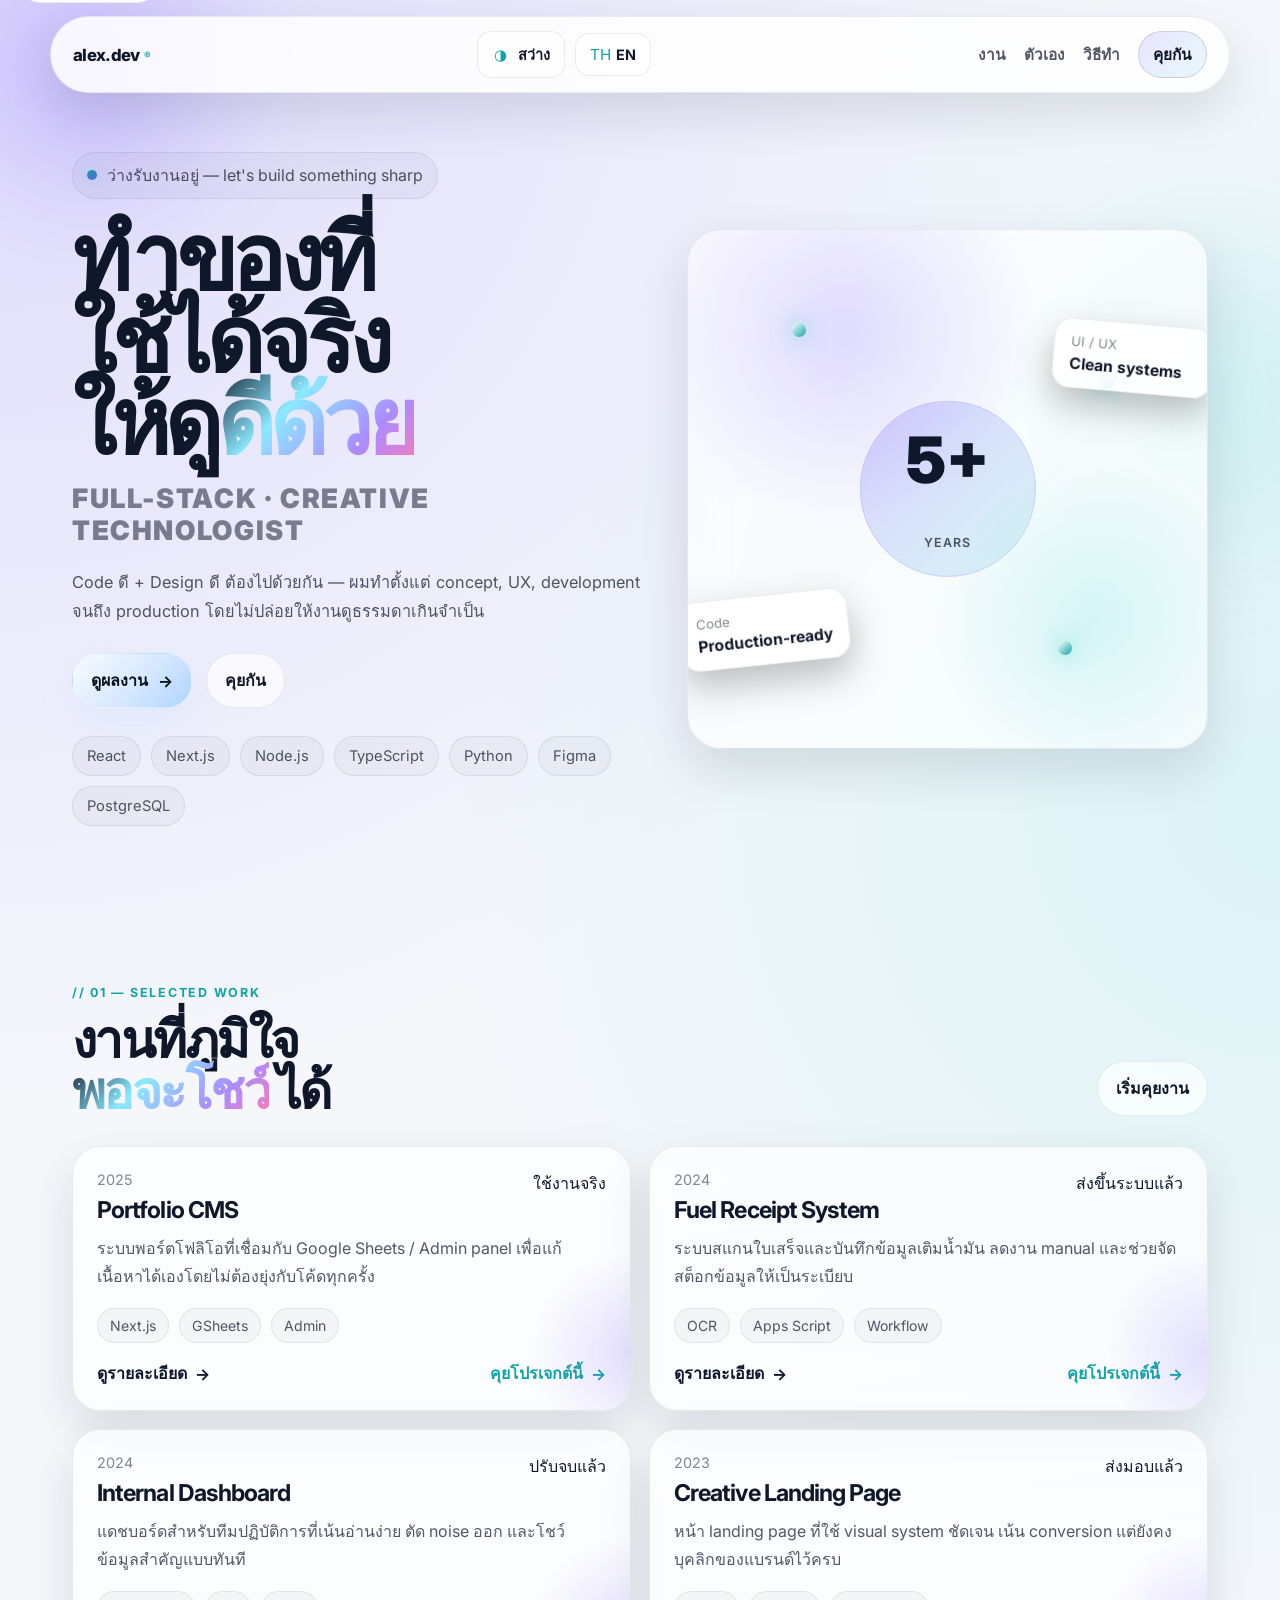
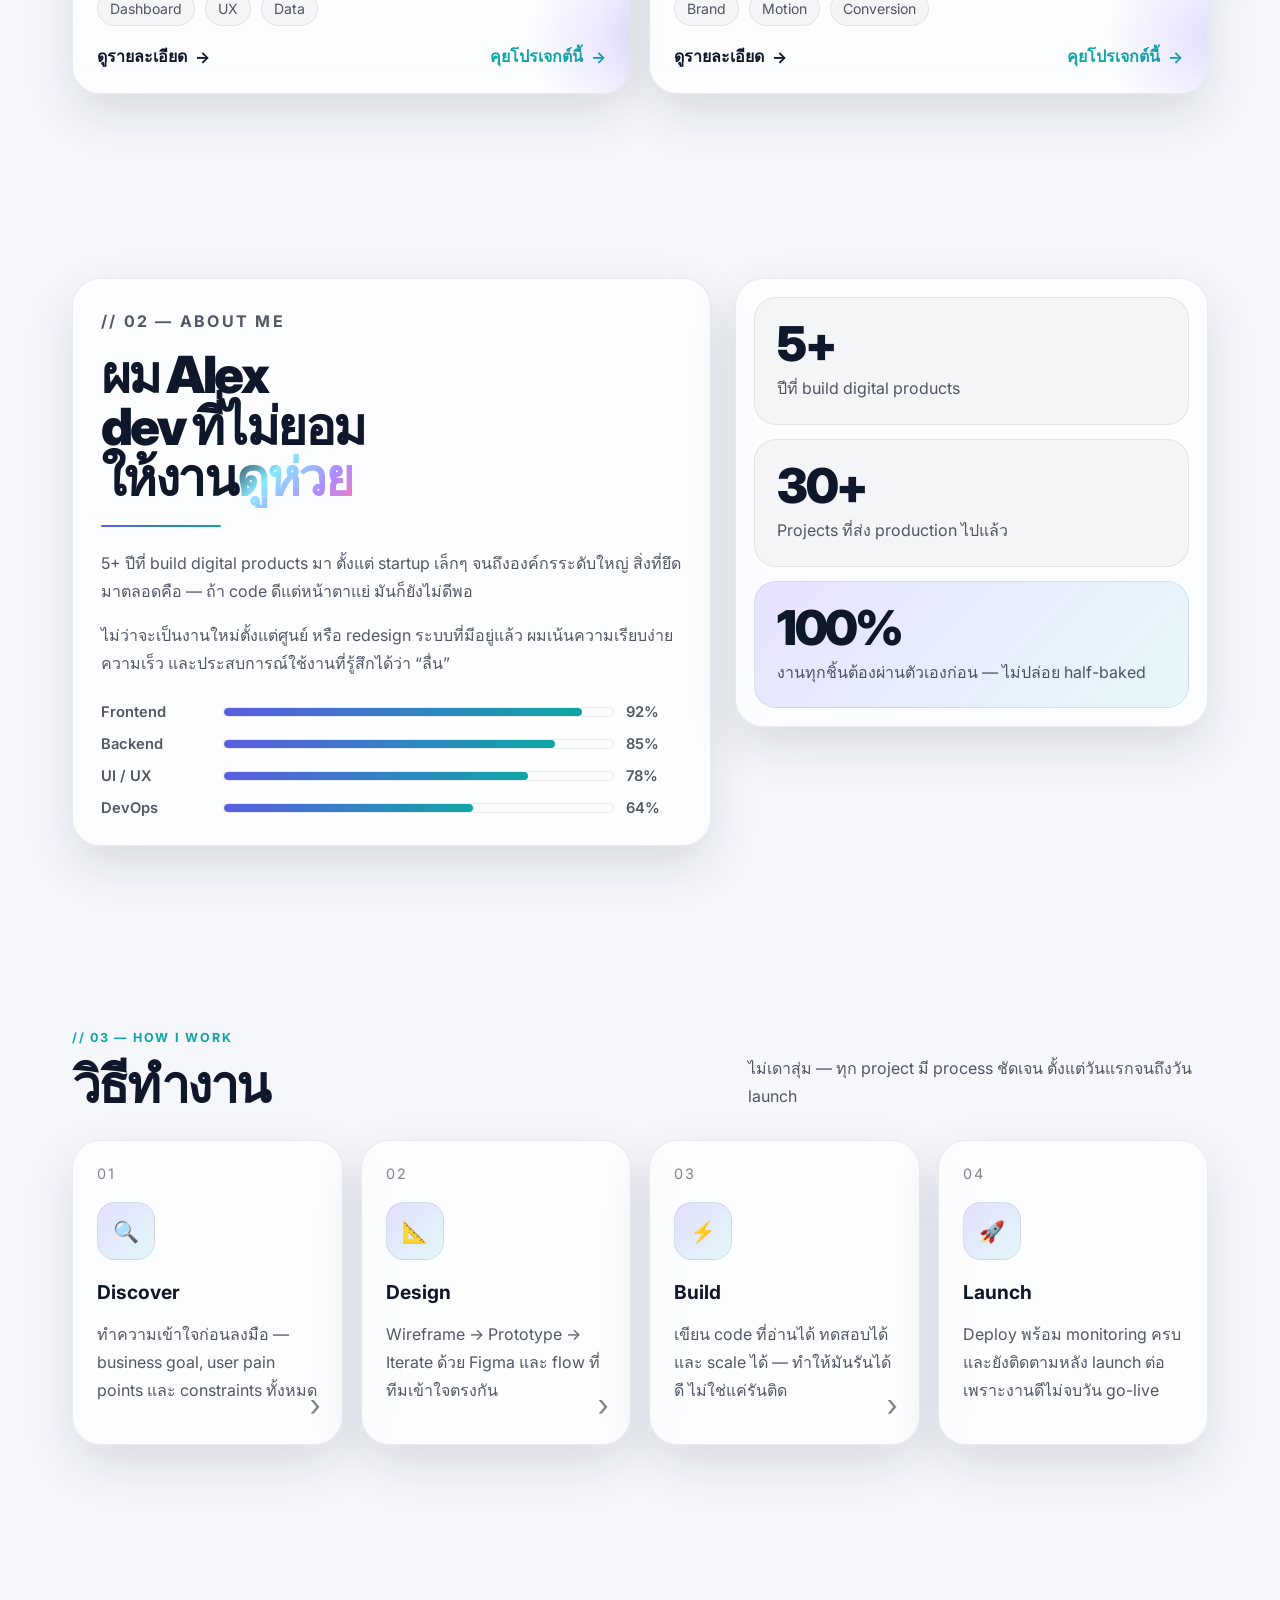
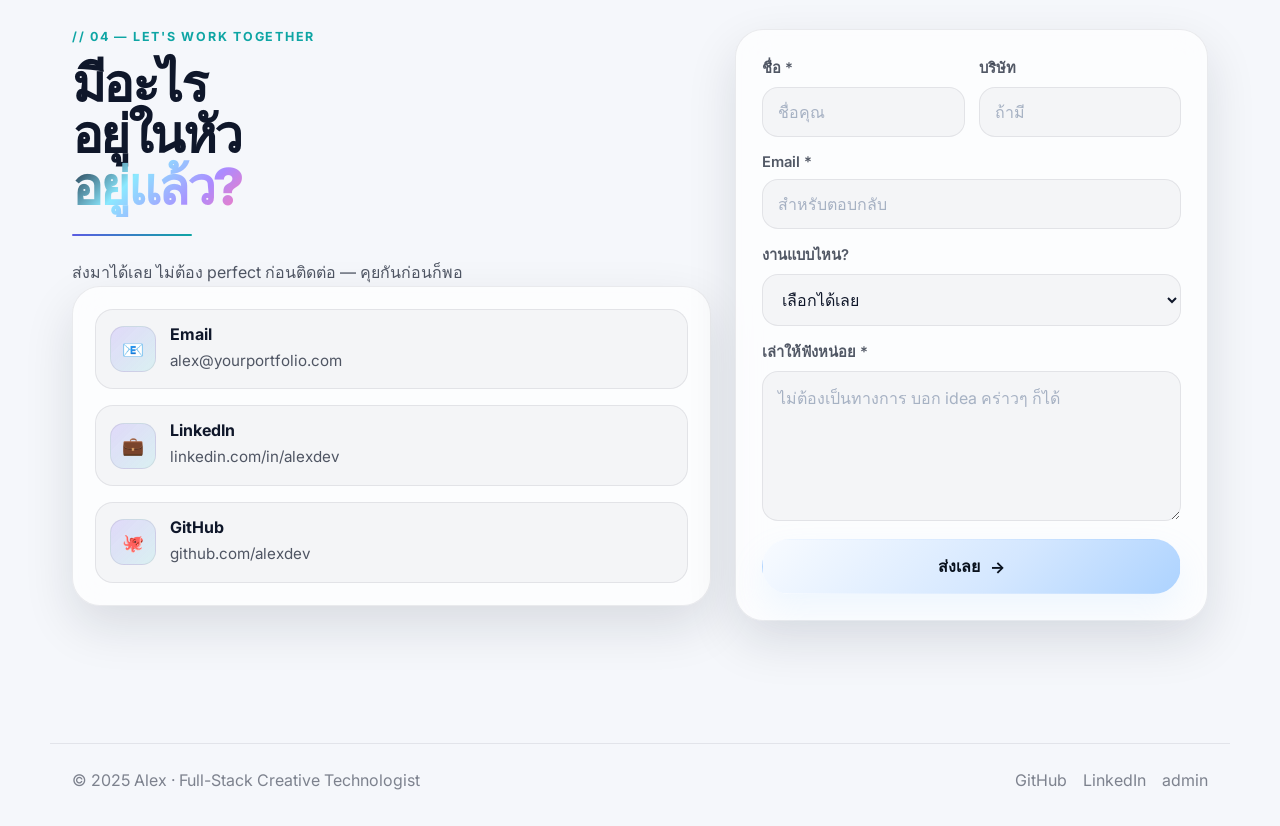
==== index.html @ 530c3ac2 "Add files via upload" ====
<!DOCTYPE html>
<html lang="th" data-theme="dark">
<head>
  <meta charset="UTF-8" />
  <meta name="viewport" content="width=device-width, initial-scale=1.0" />
  <meta name="description" content="Portfolio — Full-Stack Creative Technologist" />
  <title>Alex.dev — Full-Stack Creative Technologist</title>
  <link rel="preconnect" href="https://fonts.googleapis.com">
  <link rel="preconnect" href="https://fonts.gstatic.com" crossorigin>
  <link href="https://fonts.googleapis.com/css2?family=Inter:wght@400;500;600;700;800;900&display=swap" rel="stylesheet">
  <link rel="stylesheet" href="css/style.css" />
</head>
<body>
  <a class="skip-link" href="#content">ข้ามไปยังเนื้อหา</a>

  <div class="bg-orb orb-1"></div>
  <div class="bg-orb orb-2"></div>
  <div class="bg-grid"></div>

  <header class="site-header">
    <nav class="nav" id="mainNav" aria-label="Main navigation">
      <a href="#home" class="nav-logo" aria-label="Alex.dev home">
        alex.dev<sup>®</sup>
      </a>

      <div class="nav-actions">
        <button class="icon-btn" id="themeToggle" type="button" aria-label="เปลี่ยนธีม" aria-pressed="false">
          <span class="icon-btn-mark" aria-hidden="true">◐</span>
          <span class="icon-btn-text" data-i18n="nav.theme">Dark</span>
        </button>

        <button class="icon-btn" id="langToggle" type="button" aria-label="เปลี่ยนภาษา">
          <span class="icon-btn-mark" aria-hidden="true">TH</span>
          <span class="icon-btn-text">EN</span>
        </button>

        <button class="nav-hamburger" id="navHam" type="button" aria-label="เปิดเมนู" aria-expanded="false">
          <span></span><span></span><span></span>
        </button>
      </div>

      <div class="nav-links" id="navLinks">
        <a href="#work" data-i18n="nav.work">งาน</a>
        <a href="#about" data-i18n="nav.about">ตัวเอง</a>
        <a href="#process" data-i18n="nav.process">วิธีทำ</a>
        <a href="#contact" class="nav-cta" data-i18n="nav.contact">คุยกัน</a>
      </div>
    </nav>
  </header>

  <main id="content">
    <section class="hero" id="home">
      <div class="hero-copy">
        <div class="hero-badge reveal">
          <span class="badge-dot"></span>
          <span data-i18n="hero.badge">ว่างรับงานอยู่ — let's build something sharp</span>
        </div>

        <h1 class="hero-title reveal" data-i18n-html="hero.title"></h1>

        <p class="hero-desc reveal" data-i18n="hero.desc"></p>

        <div class="hero-actions reveal">
          <a href="#work" class="btn btn-primary">
            <span data-i18n="hero.ctaPrimary">ดูผลงาน</span>
            <span aria-hidden="true">→</span>
          </a>
          <a href="#contact" class="btn btn-secondary" data-i18n="hero.ctaSecondary">คุยกัน</a>
        </div>

        <div class="hero-stack reveal" id="heroStack"></div>
      </div>

      <div class="hero-visual reveal" aria-hidden="true">
        <div class="hero-visual-card">
          <div class="visual-ring ring-1"></div>
          <div class="visual-ring ring-2"></div>
          <div class="visual-ring ring-3"></div>

          <div class="visual-center">
            <span class="visual-center-num">5+</span>
            <span class="visual-center-lbl" data-i18n="hero.centerLabel">Years</span>
          </div>

          <div class="visual-dot dot-1"></div>
          <div class="visual-dot dot-2"></div>
          <div class="visual-dot dot-3"></div>

          <div class="floating-card card-a">
            <span data-i18n="hero.cardA.label">UI / UX</span>
            <strong data-i18n="hero.cardA.value">Clean systems</strong>
          </div>
          <div class="floating-card card-b">
            <span data-i18n="hero.cardB.label">Code</span>
            <strong data-i18n="hero.cardB.value">Production-ready</strong>
          </div>
        </div>
      </div>
    </section>

    <section class="section" id="work">
      <div class="section-head reveal">
        <div>
          <p class="eyebrow" data-i18n="work.eyebrow">// 01 — selected work</p>
          <h2 class="section-title" data-i18n-html="work.title"></h2>
        </div>
        <a href="#contact" class="btn btn-secondary" data-i18n="work.cta">เริ่มคุยงาน</a>
      </div>

      <div class="projects-grid" id="projectsGrid"></div>
    </section>

    <section class="section section-alt" id="about">
      <div class="about-grid">
        <div class="panel about-body">
          <p class="eyebrow reveal" data-i18n="about.eyebrow">// 02 — about me</p>
          <h2 class="section-title reveal" data-i18n-html="about.title"></h2>

          <div class="section-divider reveal"></div>

          <div class="reveal reveal-delay-1">
            <p data-i18n="about.p1"></p>
            <p data-i18n="about.p2"></p>
          </div>

          <div class="skills reveal reveal-delay-2" id="skillsList"></div>
        </div>

        <div class="panel about-stats reveal reveal-delay-2">
          <div class="stat-block">
            <div class="stat-num">5+</div>
            <div class="stat-label" data-i18n="about.stat1">ปีที่ build digital products</div>
          </div>
          <div class="stat-block">
            <div class="stat-num">30+</div>
            <div class="stat-label" data-i18n="about.stat2">Projects ที่ส่ง production ไปแล้ว</div>
          </div>
          <div class="stat-block wide">
            <div class="stat-num">100%</div>
            <div class="stat-label" data-i18n="about.stat3">งานทุกชิ้นต้องผ่านตัวเองก่อน — ไม่ปล่อย half-baked</div>
          </div>
        </div>
      </div>
    </section>

    <section class="section" id="process">
      <div class="section-head">
        <div>
          <p class="eyebrow reveal" data-i18n="process.eyebrow">// 03 — how i work</p>
          <h2 class="section-title reveal" data-i18n="process.title">วิธีทำงาน</h2>
        </div>
        <p class="section-sub reveal" data-i18n="process.sub"></p>
      </div>

      <div class="process-grid reveal" id="processGrid"></div>
    </section>

    <section class="section section-alt" id="contact">
      <div class="contact-grid">
        <div>
          <p class="eyebrow reveal" data-i18n="contact.eyebrow">// 04 — let's work together</p>
          <h2 class="section-title reveal" data-i18n-html="contact.title"></h2>
          <div class="section-divider reveal"></div>
          <p class="section-sub reveal" data-i18n="contact.sub"></p>

          <div class="contact-info reveal reveal-delay-1" id="contactInfo"></div>
        </div>

        <form class="panel contact-form reveal reveal-delay-1" id="contactForm" novalidate>
          <div class="form-row">
            <div class="form-group">
              <label class="form-label" for="cf-name" data-i18n="form.name">ชื่อ *</label>
              <input class="form-input" id="cf-name" type="text" placeholder="" required data-i18n-placeholder="form.namePh">
            </div>
            <div class="form-group">
              <label class="form-label" for="cf-company" data-i18n="form.company">บริษัท</label>
              <input class="form-input" id="cf-company" type="text" placeholder="" data-i18n-placeholder="form.companyPh">
            </div>
          </div>

          <div class="form-group">
            <label class="form-label" for="cf-email" data-i18n="form.email">Email *</label>
            <input class="form-input" id="cf-email" type="email" placeholder="" required data-i18n-placeholder="form.emailPh">
          </div>

          <div class="form-group">
            <label class="form-label" for="cf-type" data-i18n="form.type">งานแบบไหน?</label>
            <select class="form-select" id="cf-type"></select>
          </div>

          <div class="form-group">
            <label class="form-label" for="cf-message" data-i18n="form.message">เล่าให้ฟังหน่อย *</label>
            <textarea class="form-textarea" id="cf-message" placeholder="" required data-i18n-placeholder="form.messagePh"></textarea>
          </div>

          <div class="form-alert" id="formAlert" role="status" aria-live="polite"></div>

          <button type="submit" class="btn btn-primary form-submit">
            <span data-i18n="form.submit">ส่งเลย</span>
            <span aria-hidden="true">→</span>
          </button>
        </form>
      </div>
    </section>
  </main>

  <footer class="footer">
    <span data-i18n="footer.copy">© 2025 Alex · Full-Stack Creative Technologist</span>
    <div class="footer-links">
      <a id="footerGitHub" href="https://github.com/" target="_blank" rel="noreferrer" data-i18n="footer.github">GitHub</a>
      <a id="footerLinkedIn" href="https://www.linkedin.com/" target="_blank" rel="noreferrer" data-i18n="footer.linkedin">LinkedIn</a>
      <a href="#contact" data-i18n="footer.admin">admin</a>
    </div>
  </footer>

  <script src="js/main.js"></script>
</body>
</html>
---- css/style.css ----
:root {
  color-scheme: dark;
  --bg: #07111f;
  --bg-elev: rgba(10, 18, 32, 0.78);
  --surface: rgba(255, 255, 255, 0.05);
  --surface-strong: rgba(255, 255, 255, 0.08);
  --surface-soft: rgba(255, 255, 255, 0.03);
  --line: rgba(255, 255, 255, 0.08);
  --line-strong: rgba(255, 255, 255, 0.14);
  --text: #edf4ff;
  --muted: rgba(237, 244, 255, 0.74);
  --muted-2: rgba(237, 244, 255, 0.54);
  --accent: #7c5cff;
  --accent-2: #24d1ce;
  --accent-3: #ff6b9d;
  --success: #4ade80;
  --danger: #ff6b6b;
  --shadow: 0 24px 60px rgba(0, 0, 0, 0.36);
  --radius-xl: 28px;
  --radius-lg: 22px;
  --radius-md: 16px;
  --radius-sm: 12px;
  --container: 1180px;
}

html[data-theme="light"] {
  color-scheme: light;
  --bg: #f5f7fb;
  --bg-elev: rgba(255, 255, 255, 0.86);
  --surface: rgba(255, 255, 255, 0.68);
  --surface-strong: rgba(255, 255, 255, 0.94);
  --surface-soft: rgba(17, 24, 39, 0.03);
  --line: rgba(15, 23, 42, 0.08);
  --line-strong: rgba(15, 23, 42, 0.14);
  --text: #0f172a;
  --muted: rgba(15, 23, 42, 0.72);
  --muted-2: rgba(15, 23, 42, 0.52);
  --accent: #5b5ce2;
  --accent-2: #0ea5a4;
  --accent-3: #e11d48;
  --shadow: 0 20px 50px rgba(15, 23, 42, 0.12);
}

* { box-sizing: border-box; }

html { scroll-behavior: smooth; }

body {
  margin: 0;
  font-family: "Inter", sans-serif;
  color: var(--text);
  background:
    radial-gradient(circle at top left, rgba(124, 92, 255, 0.18) 0%, transparent 26%),
    radial-gradient(circle at right 20%, rgba(36, 209, 206, 0.12), transparent 24%),
    linear-gradient(180deg, var(--bg) 0%, var(--bg) 100%);
  overflow-x: hidden;
  transition: background 0.25s ease, color 0.25s ease;
}

a { color: inherit; text-decoration: none; }
button, input, textarea, select { font: inherit; }
img { max-width: 100%; display: block; }

.skip-link {
  position: absolute;
  left: 16px;
  top: -48px;
  z-index: 1000;
  padding: 12px 16px;
  border-radius: 999px;
  background: var(--surface-strong);
  border: 1px solid var(--line);
  color: var(--text);
  transition: top 0.2s ease;
}
.skip-link:focus { top: 16px; }

.bg-grid {
  position: fixed;
  inset: 0;
  background-image: radial-gradient(circle, rgba(255,255,255,0.035) 1px, transparent 1px);
  background-size: 22px 22px;
  opacity: 0.12;
  pointer-events: none;
}

.bg-orb {
  position: fixed;
  border-radius: 50%;
  filter: blur(48px);
  pointer-events: none;
  z-index: 0;
  opacity: 0.55;
}

.orb-1 {
  width: 380px;
  height: 380px;
  top: -120px;
  left: -100px;
  background: radial-gradient(circle, rgba(124, 92, 255, 0.55), transparent 65%);
}

.orb-2 {
  width: 460px;
  height: 460px;
  right: -160px;
  top: 18%;
  background: radial-gradient(circle, rgba(36, 209, 206, 0.28), transparent 65%);
}

.site-header,
.hero,
.section,
.footer {
  position: relative;
  z-index: 1;
}

.nav,
.hero,
.section,
.footer {
  max-width: var(--container);
  margin: 0 auto;
  padding-left: 22px;
  padding-right: 22px;
}

.site-header {
  padding-top: 16px;
}

.nav {
  position: sticky;
  top: 14px;
  display: flex;
  align-items: center;
  justify-content: space-between;
  gap: 16px;
  padding-top: 14px;
  padding-bottom: 14px;
  background: var(--bg-elev);
  backdrop-filter: blur(22px);
  border: 1px solid var(--line);
  border-radius: 999px;
  box-shadow: var(--shadow);
}

.nav-logo {
  display: inline-flex;
  align-items: center;
  gap: 4px;
  font-weight: 800;
  letter-spacing: -0.04em;
  font-size: 1.05rem;
}
.nav-logo sup { font-size: 0.6em; color: var(--accent-2); }

.nav-actions {
  display: flex;
  align-items: center;
  gap: 10px;
}

.icon-btn,
.nav-hamburger {
  border: 1px solid var(--line);
  background: var(--surface);
  color: var(--text);
  border-radius: 14px;
  cursor: pointer;
  transition: 0.2s ease;
  box-shadow: none;
}

.icon-btn {
  display: inline-flex;
  align-items: center;
  gap: 8px;
  padding: 11px 14px;
}

.icon-btn:hover,
.nav-hamburger:hover,
.btn:hover,
.process-step:hover,
.project-card:hover {
  transform: translateY(-2px);
}

.icon-btn-mark {
  width: 18px;
  display: inline-grid;
  place-items: center;
  color: var(--accent-2);
  font-size: 0.95rem;
}

.icon-btn-text {
  font-weight: 700;
  font-size: 0.9rem;
}

.nav-hamburger {
  width: 46px;
  height: 46px;
  display: none;
  align-items: center;
  justify-content: center;
  flex-direction: column;
  gap: 5px;
}

.nav-hamburger span {
  width: 18px;
  height: 2px;
  border-radius: 99px;
  background: var(--text);
  display: block;
}

.nav-links {
  display: flex;
  align-items: center;
  gap: 18px;
}

.nav-links a {
  color: var(--muted);
  font-weight: 600;
  font-size: 0.96rem;
  transition: 0.2s ease;
}
.nav-links a:hover { color: var(--text); }

.nav-cta {
  padding: 10px 14px;
  border: 1px solid var(--line-strong);
  border-radius: 999px;
  background: linear-gradient(135deg, rgba(124, 92, 255, 0.16), rgba(36, 209, 206, 0.1));
  color: var(--text) !important;
}

.hero {
  min-height: calc(100vh - 100px);
  display: grid;
  grid-template-columns: 1.05fr 0.95fr;
  align-items: center;
  gap: 40px;
  padding-top: 32px;
  padding-bottom: 40px;
}

.hero-badge {
  display: inline-flex;
  align-items: center;
  gap: 10px;
  margin-bottom: 18px;
  padding: 10px 14px;
  border-radius: 999px;
  background: var(--surface-soft);
  border: 1px solid var(--line);
  color: var(--muted);
  backdrop-filter: blur(10px);
}

.badge-dot {
  width: 10px;
  height: 10px;
  border-radius: 50%;
  background: linear-gradient(135deg, var(--accent-2), var(--accent));
  box-shadow: 0 0 20px rgba(36, 209, 206, 0.55);
}

.hero-title {
  margin: 0;
  font-size: clamp(3rem, 7vw, 6.4rem);
  line-height: 0.92;
  letter-spacing: -0.06em;
  font-weight: 900;
}

.hero-title em,
.section-title em {
  font-style: normal;
  color: transparent;
  background: linear-gradient(135deg, var(--text), #8be9ff 36%, #ab8bff 72%, #ff7ab6);
  -webkit-background-clip: text;
  background-clip: text;
}

.line-muted {
  display: block;
  margin-top: 18px;
  color: var(--muted-2);
  font-size: 0.3em;
  line-height: 1.2;
  letter-spacing: 0.06em;
  text-transform: uppercase;
}

.hero-desc,
.section-sub,
.about-body p,
.step-desc,
.contact-val {
  color: var(--muted);
  line-height: 1.75;
  font-size: 1rem;
}

.hero-desc {
  max-width: 640px;
  margin: 22px 0 0;
  font-size: 1.02rem;
}

.hero-actions {
  display: flex;
  align-items: center;
  gap: 14px;
  margin-top: 28px;
  flex-wrap: wrap;
}

.btn {
  display: inline-flex;
  align-items: center;
  justify-content: center;
  gap: 10px;
  padding: 14px 18px;
  border-radius: 999px;
  font-weight: 700;
  transition: 0.22s ease;
  border: 1px solid transparent;
}

.btn-primary {
  color: #09111d;
  background: linear-gradient(135deg, #f8fbff, #d4e7ff 58%, #add3ff);
  box-shadow: 0 16px 34px rgba(167, 214, 255, 0.16);
}

.btn-secondary {
  color: var(--text);
  background: var(--surface);
  border-color: var(--line);
}

.hero-stack {
  display: flex;
  flex-wrap: wrap;
  gap: 10px;
  margin-top: 28px;
}

.chip {
  padding: 10px 14px;
  border: 1px solid var(--line);
  border-radius: 999px;
  background: var(--surface-soft);
  color: var(--muted);
  font-size: 0.92rem;
}

.hero-visual {
  display: flex;
  justify-content: center;
  align-items: center;
}

.hero-visual-card {
  position: relative;
  width: min(100%, 560px);
  aspect-ratio: 1 / 1;
  border-radius: 34px;
  background:
    radial-gradient(circle at 30% 20%, rgba(124,92,255,0.2), transparent 35%),
    radial-gradient(circle at 78% 75%, rgba(36,209,206,0.16), transparent 28%),
    var(--surface);
  border: 1px solid var(--line);
  box-shadow: var(--shadow);
  overflow: hidden;
  backdrop-filter: blur(18px);
}

.visual-ring {
  position: absolute;
  inset: 50%;
  border-radius: 50%;
  transform: translate(-50%, -50%);
  border: 1px solid rgba(255,255,255,0.08);
}
.ring-1 { width: 70%; height: 70%; }
.ring-2 { width: 52%; height: 52%; }
.ring-3 { width: 34%; height: 34%; border-color: rgba(124, 92, 255, 0.24); }

.visual-center {
  position: absolute;
  inset: 50%;
  transform: translate(-50%, -50%);
  width: 34%;
  aspect-ratio: 1;
  border-radius: 50%;
  display: grid;
  place-items: center;
  background: linear-gradient(135deg, rgba(124,92,255,0.26), rgba(36,209,206,0.14));
  border: 1px solid rgba(255,255,255,0.1);
  box-shadow: inset 0 1px 0 rgba(255,255,255,0.12);
}
.visual-center-num {
  font-size: clamp(2.4rem, 6vw, 4rem);
  font-weight: 900;
  line-height: 1;
}
.visual-center-lbl {
  color: var(--muted);
  font-weight: 600;
  margin-top: -8px;
  letter-spacing: 0.08em;
  text-transform: uppercase;
  font-size: 0.78rem;
}

.visual-dot {
  position: absolute;
  width: 14px;
  height: 14px;
  border-radius: 50%;
  background: linear-gradient(135deg, #fff, var(--accent-2));
  box-shadow: 0 0 22px rgba(36, 209, 206, 0.7);
  animation: floaty 6s ease-in-out infinite;
}
.dot-1 { top: 18%; left: 20%; }
.dot-2 { right: 18%; top: 28%; animation-delay: 1.1s; }
.dot-3 { bottom: 18%; right: 26%; animation-delay: 2.2s; }

.floating-card {
  position: absolute;
  padding: 14px 16px;
  min-width: 160px;
  border-radius: 18px;
  border: 1px solid var(--line);
  background: rgba(8, 14, 25, 0.72);
  backdrop-filter: blur(14px);
  box-shadow: 0 16px 36px rgba(0,0,0,0.25);
}
html[data-theme="light"] .floating-card {
  background: rgba(255,255,255,0.82);
}
.floating-card span {
  display: block;
  color: var(--muted-2);
  font-size: 0.82rem;
  margin-bottom: 4px;
}
.floating-card strong { font-size: 0.98rem; }
.card-a { top: 18%; right: -6px; transform: rotate(5deg); }
.card-b { left: -8px; bottom: 16%; transform: rotate(-6deg); }

.section {
  padding-top: 92px;
  padding-bottom: 92px;
}
.section-head {
  display: flex;
  justify-content: space-between;
  gap: 24px;
  align-items: end;
  margin-bottom: 30px;
}
.eyebrow {
  color: var(--accent-2);
  letter-spacing: 0.14em;
  text-transform: uppercase;
  font-size: 0.78rem;
  font-weight: 700;
  margin: 0 0 14px;
}
.section-title {
  margin: 0;
  font-size: clamp(2.1rem, 4vw, 4rem);
  line-height: 1;
  letter-spacing: -0.05em;
  font-weight: 900;
}
.section-sub { max-width: 460px; margin: 0; }
.section-divider {
  width: 120px;
  height: 2px;
  margin: 22px 0;
  border-radius: 999px;
  background: linear-gradient(90deg, var(--accent), var(--accent-2));
}

.projects-grid {
  display: grid;
  grid-template-columns: repeat(12, 1fr);
  gap: 18px;
}
.project-card {
  grid-column: span 6;
  padding: 24px;
  border-radius: var(--radius-xl);
  background:
    linear-gradient(180deg, rgba(255,255,255,0.06), rgba(255,255,255,0.03)),
    var(--surface);
  border: 1px solid var(--line);
  box-shadow: var(--shadow);
  overflow: hidden;
  position: relative;
  transition: 0.22s ease;
}
.project-card::before {
  content: "";
  position: absolute;
  inset: auto -20% -20% auto;
  width: 220px;
  height: 220px;
  background: radial-gradient(circle, rgba(124,92,255,0.18), transparent 65%);
  pointer-events: none;
}
.project-card:hover { border-color: var(--line-strong); }

.project-top {
  display: flex;
  justify-content: space-between;
  gap: 14px;
  align-items: start;
}
.project-year {
  color: var(--muted-2);
  font-size: 0.9rem;
}
.project-title {
  margin: 8px 0 10px;
  font-size: 1.45rem;
  letter-spacing: -0.04em;
}
.project-desc {
  margin: 0 0 18px;
  color: var(--muted);
  line-height: 1.75;
}
.project-meta {
  display: flex;
  gap: 10px;
  flex-wrap: wrap;
  margin-bottom: 18px;
}
.meta-tag {
  padding: 8px 12px;
  border-radius: 999px;
  background: var(--surface-soft);
  border: 1px solid var(--line);
  color: var(--muted);
  font-size: 0.88rem;
}
.project-footer {
  display: flex;
  justify-content: space-between;
  align-items: center;
  gap: 12px;
}
.project-link {
  color: var(--text);
  font-weight: 700;
  display: inline-flex;
  align-items: center;
  gap: 8px;
}
.project-link.secondary {
  color: var(--accent-2);
}

.about-grid,
.contact-grid {
  display: grid;
  grid-template-columns: 1.15fr 0.85fr;
  gap: 24px;
  align-items: start;
}
.panel,
.contact-form,
.contact-info,
.process-step {
  border-radius: var(--radius-xl);
  border: 1px solid var(--line);
  background: var(--surface);
  box-shadow: var(--shadow);
  backdrop-filter: blur(16px);
}
.about-body { padding: 28px; }
.about-stats {
  padding: 18px;
  display: grid;
  gap: 14px;
}
.stat-block {
  padding: 22px;
  border-radius: 22px;
  background: var(--surface-soft);
  border: 1px solid var(--line);
}
.stat-block.wide {
  background: linear-gradient(135deg, rgba(124,92,255,0.16), rgba(36,209,206,0.1));
}
.stat-num {
  font-size: clamp(2rem, 5vw, 3rem);
  font-weight: 900;
  letter-spacing: -0.06em;
  line-height: 1;
}
.stat-label {
  margin-top: 8px;
  color: var(--muted);
  line-height: 1.6;
}

.skills {
  margin-top: 26px;
  display: grid;
  gap: 14px;
}
.skill-item {
  display: grid;
  grid-template-columns: 110px 1fr 56px;
  gap: 12px;
  align-items: center;
}
.skill-label,
.skill-pct {
  color: var(--muted);
  font-size: 0.92rem;
  font-weight: 600;
}
.skill-track {
  height: 10px;
  border-radius: 999px;
  background: rgba(255,255,255,0.05);
  overflow: hidden;
  border: 1px solid var(--line);
}
.skill-bar {
  width: 0;
  height: 100%;
  border-radius: inherit;
  background: linear-gradient(90deg, var(--accent), var(--accent-2));
  transition: width 1.2s ease;
}

.process-grid {
  display: grid;
  grid-template-columns: repeat(4, 1fr);
  gap: 18px;
}
.process-step {
  padding: 24px;
  position: relative;
  min-height: 280px;
  transition: 0.22s ease;
}
.step-num {
  font-size: 0.9rem;
  color: var(--muted-2);
  letter-spacing: 0.14em;
}
.step-icon {
  display: inline-grid;
  place-items: center;
  width: 58px;
  height: 58px;
  margin: 20px 0;
  border-radius: 18px;
  background: linear-gradient(135deg, rgba(124,92,255,0.18), rgba(36,209,206,0.12));
  border: 1px solid var(--line);
  font-size: 1.3rem;
}
.step-name {
  margin: 0 0 10px;
  font-size: 1.2rem;
}
.step-arrow {
  position: absolute;
  right: 22px;
  bottom: 20px;
  font-size: 2rem;
  color: var(--muted-2);
}

.contact-info {
  padding: 22px;
  display: grid;
  gap: 16px;
}
.contact-row {
  display: flex;
  gap: 14px;
  align-items: center;
  padding: 14px;
  border-radius: 18px;
  background: var(--surface-soft);
  border: 1px solid var(--line);
}
.contact-icon {
  width: 46px;
  height: 46px;
  display: grid;
  place-items: center;
  border-radius: 14px;
  background: linear-gradient(135deg, rgba(124,92,255,0.18), rgba(36,209,206,0.12));
  border: 1px solid var(--line);
  font-size: 1.1rem;
}
.contact-lbl {
  font-weight: 700;
  margin-bottom: 4px;
}
.contact-val {
  font-size: 0.95rem;
  word-break: break-word;
}

.contact-form {
  padding: 26px;
}
.form-row {
  display: grid;
  grid-template-columns: 1fr 1fr;
  gap: 14px;
}
.form-group { margin-bottom: 14px; }
.form-label {
  display: inline-block;
  margin-bottom: 8px;
  color: var(--muted);
  font-size: 0.92rem;
  font-weight: 600;
}
.form-input,
.form-select,
.form-textarea {
  width: 100%;
  border-radius: 16px;
  border: 1px solid var(--line);
  background: var(--surface-soft);
  color: var(--text);
  padding: 14px 15px;
  outline: none;
  transition: 0.2s ease;
}
.form-input::placeholder,
.form-textarea::placeholder {
  color: rgba(128, 144, 170, 0.68);
}
.form-input:focus,
.form-select:focus,
.form-textarea:focus {
  border-color: rgba(124,92,255,0.65);
  box-shadow: 0 0 0 4px rgba(124, 92, 255, 0.12);
}
.form-textarea {
  min-height: 150px;
  resize: vertical;
}
.form-alert {
  display: none;
  margin: 10px 0 14px;
  padding: 12px 14px;
  border-radius: 14px;
  border: 1px solid transparent;
}
.form-submit { width: 100%; }

.footer {
  padding-top: 26px;
  padding-bottom: 36px;
  display: flex;
  justify-content: space-between;
  align-items: center;
  gap: 18px;
  color: var(--muted-2);
  border-top: 1px solid var(--line);
  margin-top: 30px;
}
.footer-links {
  display: flex;
  gap: 16px;
  flex-wrap: wrap;
}
.footer-links a:hover { color: var(--text); }

.reveal {
  opacity: 0;
  transform: translateY(16px);
  transition: 0.7s ease;
}
.reveal.visible {
  opacity: 1;
  transform: translateY(0);
}
.reveal-delay-1 { transition-delay: 0.08s; }
.reveal-delay-2 { transition-delay: 0.16s; }

@keyframes floaty {
  0%, 100% { transform: translateY(0px); }
  50% { transform: translateY(-8px); }
}

@media (max-width: 1080px) {
  .hero,
  .about-grid,
  .contact-grid,
  .process-grid {
    grid-template-columns: 1fr;
  }

  .hero {
    min-height: auto;
    padding-top: 40px;
  }

  .project-card {
    grid-column: span 12;
  }

  .section-head {
    align-items: start;
    flex-direction: column;
  }
}

@media (max-width: 860px) {
  .nav {
    border-radius: 24px;
  }

  .nav-hamburger {
    display: inline-flex;
  }

  .nav-links {
    position: absolute;
    top: calc(100% + 14px);
    right: 0;
    left: 0;
    display: grid;
    gap: 10px;
    padding: 16px;
    border-radius: 24px;
    background: var(--bg-elev);
    border: 1px solid var(--line);
    box-shadow: var(--shadow);
    transform: translateY(-10px);
    opacity: 0;
    pointer-events: none;
    transition: 0.22s ease;
  }

  .nav-links.open {
    opacity: 1;
    pointer-events: auto;
    transform: translateY(0);
  }

  .nav-links a {
    padding: 12px 14px;
    border-radius: 14px;
    background: var(--surface-soft);
  }

  .skill-item {
    grid-template-columns: 1fr;
    gap: 8px;
  }

  .form-row {
    grid-template-columns: 1fr;
  }

  .footer {
    flex-direction: column;
    align-items: flex-start;
  }
}

@media (max-width: 560px) {
  .nav,
  .hero,
  .section,
  .footer {
    padding-left: 16px;
    padding-right: 16px;
  }

  .nav-actions {
    gap: 8px;
  }

  .icon-btn {
    padding: 10px 12px;
  }

  .hero {
    gap: 28px;
    padding-top: 24px;
  }

  .hero-title {
    font-size: clamp(2.7rem, 16vw, 4.3rem);
  }

  .hero-visual-card {
    border-radius: 28px;
  }

  .floating-card {
    min-width: 140px;
    padding: 12px 14px;
  }

  .card-a { right: 8px; }
  .card-b { left: 8px; }

  .project-card,
  .about-body,
  .about-stats,
  .contact-form,
  .contact-info,
  .process-step {
    border-radius: 22px;
  }

  .section {
    padding-top: 78px;
    padding-bottom: 78px;
  }
}

@media (prefers-reduced-motion: reduce) {
  html { scroll-behavior: auto; }
  *, *::before, *::after {
    animation: none !important;
    transition-duration: 0.01ms !important;
    scroll-behavior: auto !important;
  }
}
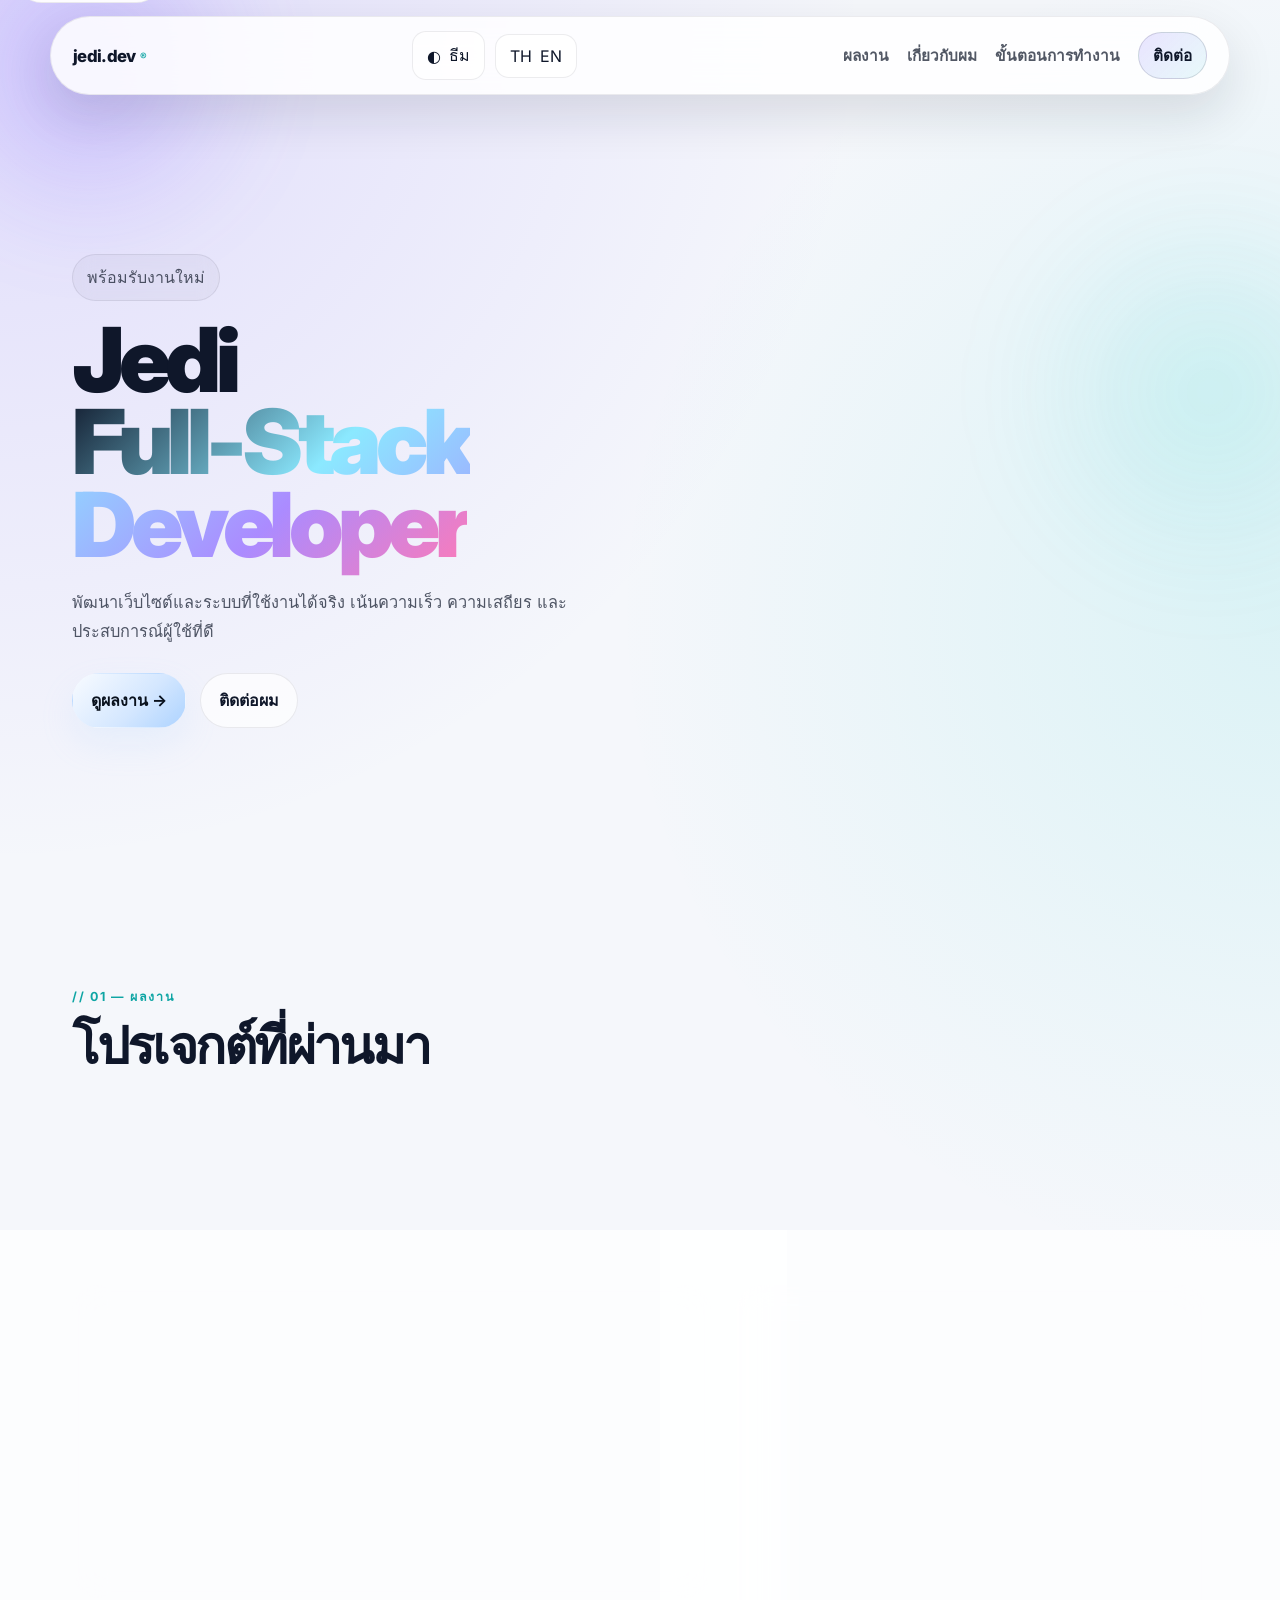
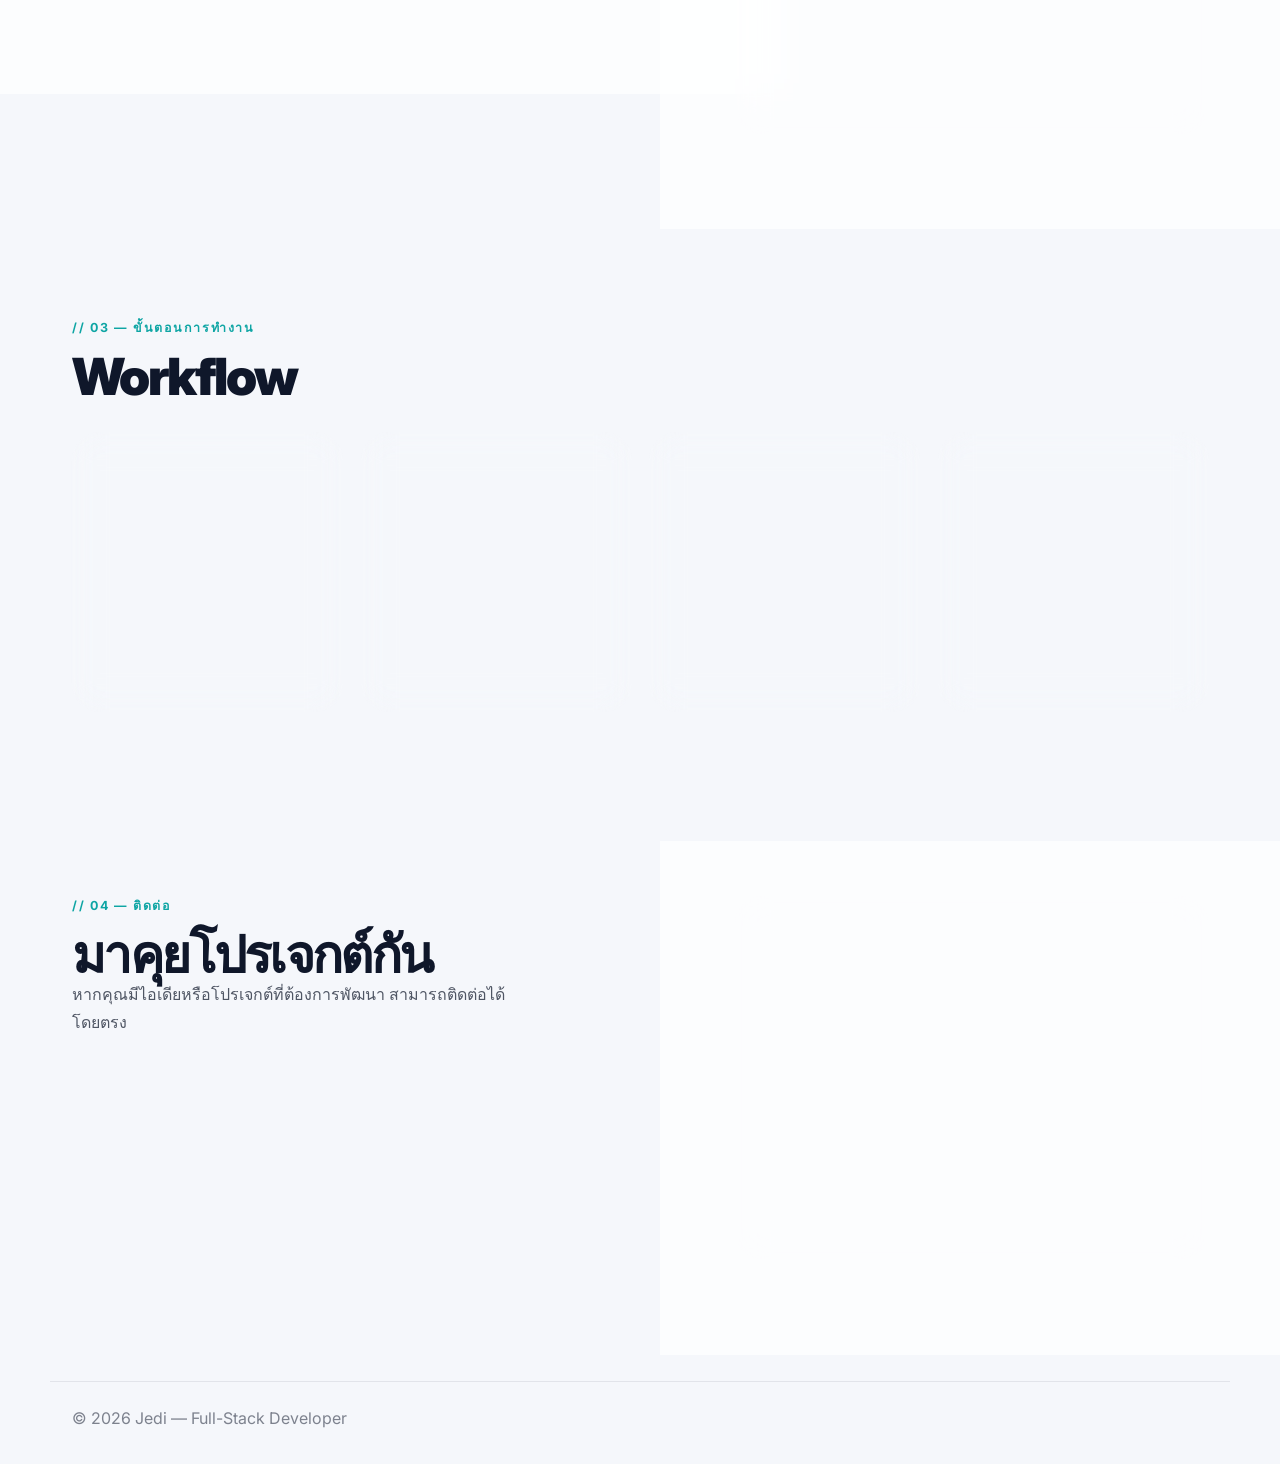
==== commit cbfc2e84: "Update index.html" ====
--- a/index.html
+++ b/index.html
@@ -3,216 +3,180 @@
 <head>
   <meta charset="UTF-8" />
   <meta name="viewport" content="width=device-width, initial-scale=1.0" />
-  <meta name="description" content="Portfolio — Full-Stack Creative Technologist" />
-  <title>Alex.dev — Full-Stack Creative Technologist</title>
+  <meta name="description" content="Portfolio — Full-Stack Developer" />
+  <title>Jedi.dev — Full-Stack Developer</title>
+
   <link rel="preconnect" href="https://fonts.googleapis.com">
   <link rel="preconnect" href="https://fonts.gstatic.com" crossorigin>
   <link href="https://fonts.googleapis.com/css2?family=Inter:wght@400;500;600;700;800;900&display=swap" rel="stylesheet">
   <link rel="stylesheet" href="css/style.css" />
 </head>
+
 <body>
-  <a class="skip-link" href="#content">ข้ามไปยังเนื้อหา</a>
 
-  <div class="bg-orb orb-1"></div>
-  <div class="bg-orb orb-2"></div>
-  <div class="bg-grid"></div>
+<a class="skip-link" href="#content">ข้ามไปยังเนื้อหา</a>
 
-  <header class="site-header">
-    <nav class="nav" id="mainNav" aria-label="Main navigation">
-      <a href="#home" class="nav-logo" aria-label="Alex.dev home">
-        alex.dev<sup>®</sup>
-      </a>
+<div class="bg-orb orb-1"></div>
+<div class="bg-orb orb-2"></div>
+<div class="bg-grid"></div>
 
-      <div class="nav-actions">
-        <button class="icon-btn" id="themeToggle" type="button" aria-label="เปลี่ยนธีม" aria-pressed="false">
-          <span class="icon-btn-mark" aria-hidden="true">◐</span>
-          <span class="icon-btn-text" data-i18n="nav.theme">Dark</span>
-        </button>
+<header class="site-header">
+  <nav class="nav">
+    <a href="#home" class="nav-logo">
+      jedi.dev<sup>®</sup>
+    </a>
 
-        <button class="icon-btn" id="langToggle" type="button" aria-label="เปลี่ยนภาษา">
-          <span class="icon-btn-mark" aria-hidden="true">TH</span>
-          <span class="icon-btn-text">EN</span>
-        </button>
+    <div class="nav-actions">
+      <button class="icon-btn" id="themeToggle">
+        <span>◐</span>
+        <span>ธีม</span>
+      </button>
 
-        <button class="nav-hamburger" id="navHam" type="button" aria-label="เปิดเมนู" aria-expanded="false">
-          <span></span><span></span><span></span>
-        </button>
+      <button class="icon-btn" id="langToggle">
+        <span>TH</span>
+        <span>EN</span>
+      </button>
+    </div>
+
+    <div class="nav-links">
+      <a href="#work">ผลงาน</a>
+      <a href="#about">เกี่ยวกับผม</a>
+      <a href="#process">ขั้นตอนการทำงาน</a>
+      <a href="#contact" class="nav-cta">ติดต่อ</a>
+    </div>
+  </nav>
+</header>
+
+<main id="content">
+
+<!-- HERO -->
+<section class="hero" id="home">
+  <div class="hero-copy">
+
+    <div class="hero-badge">
+      <span>พร้อมรับงานใหม่</span>
+    </div>
+
+    <h1 class="hero-title">
+      Jedi<br>
+      <em>Full-Stack Developer</em>
+    </h1>
+
+    <p class="hero-desc">
+      พัฒนาเว็บไซต์และระบบที่ใช้งานได้จริง เน้นความเร็ว ความเสถียร และประสบการณ์ผู้ใช้ที่ดี
+    </p>
+
+    <div class="hero-actions">
+      <a href="#work" class="btn btn-primary">ดูผลงาน →</a>
+      <a href="#contact" class="btn btn-secondary">ติดต่อผม</a>
+    </div>
+
+  </div>
+</section>
+
+<!-- WORK -->
+<section class="section" id="work">
+  <div class="section-head">
+    <div>
+      <p class="eyebrow">// 01 — ผลงาน</p>
+      <h2 class="section-title">โปรเจกต์ที่ผ่านมา</h2>
+    </div>
+  </div>
+
+  <!-- dynamic -->
+  <div class="projects-grid" id="projectsGrid">
+    <!-- backend จะ render ตรงนี้ -->
+  </div>
+</section>
+
+<!-- ABOUT -->
+<section class="section section-alt" id="about">
+  <div class="about-grid">
+
+    <div class="panel about-body">
+      <p class="eyebrow">// 02 — เกี่ยวกับผม</p>
+      <h2 class="section-title">ผมทำอะไรได้บ้าง</h2>
+
+      <div class="section-divider"></div>
+
+      <p>
+        ผมเป็น Full-Stack Developer ที่เน้นการสร้างระบบที่ใช้งานได้จริง ตั้งแต่ frontend ไปจนถึง backend
+      </p>
+
+      <p>
+        โฟกัสหลักคือ performance, usability และโค้ดที่สามารถนำไปต่อยอดได้ในอนาคต
+      </p>
+    </div>
+
+    <div class="panel about-stats">
+      <div class="stat-block">
+        <div class="stat-num">5+</div>
+        <div class="stat-label">ปีประสบการณ์</div>
       </div>
 
-      <div class="nav-links" id="navLinks">
-        <a href="#work" data-i18n="nav.work">งาน</a>
-        <a href="#about" data-i18n="nav.about">ตัวเอง</a>
-        <a href="#process" data-i18n="nav.process">วิธีทำ</a>
-        <a href="#contact" class="nav-cta" data-i18n="nav.contact">คุยกัน</a>
-      </div>
-    </nav>
-  </header>
-
-  <main id="content">
-    <section class="hero" id="home">
-      <div class="hero-copy">
-        <div class="hero-badge reveal">
-          <span class="badge-dot"></span>
-          <span data-i18n="hero.badge">ว่างรับงานอยู่ — let's build something sharp</span>
-        </div>
-
-        <h1 class="hero-title reveal" data-i18n-html="hero.title"></h1>
-
-        <p class="hero-desc reveal" data-i18n="hero.desc"></p>
-
-        <div class="hero-actions reveal">
-          <a href="#work" class="btn btn-primary">
-            <span data-i18n="hero.ctaPrimary">ดูผลงาน</span>
-            <span aria-hidden="true">→</span>
-          </a>
-          <a href="#contact" class="btn btn-secondary" data-i18n="hero.ctaSecondary">คุยกัน</a>
-        </div>
-
-        <div class="hero-stack reveal" id="heroStack"></div>
+      <div class="stat-block">
+        <div class="stat-num">30+</div>
+        <div class="stat-label">โปรเจกต์ที่พัฒนา</div>
       </div>
 
-      <div class="hero-visual reveal" aria-hidden="true">
-        <div class="hero-visual-card">
-          <div class="visual-ring ring-1"></div>
-          <div class="visual-ring ring-2"></div>
-          <div class="visual-ring ring-3"></div>
+      <div class="stat-block wide">
+        <div class="stat-num">100%</div>
+        <div class="stat-label">งานผ่านการตรวจสอบก่อนส่งมอบ</div>
+      </div>
+    </div>
 
-          <div class="visual-center">
-            <span class="visual-center-num">5+</span>
-            <span class="visual-center-lbl" data-i18n="hero.centerLabel">Years</span>
-          </div>
+  </div>
+</section>
 
-          <div class="visual-dot dot-1"></div>
-          <div class="visual-dot dot-2"></div>
-          <div class="visual-dot dot-3"></div>
+<!-- PROCESS -->
+<section class="section" id="process">
+  <div class="section-head">
+    <div>
+      <p class="eyebrow">// 03 — ขั้นตอนการทำงาน</p>
+      <h2 class="section-title">Workflow</h2>
+    </div>
+  </div>
 
-          <div class="floating-card card-a">
-            <span data-i18n="hero.cardA.label">UI / UX</span>
-            <strong data-i18n="hero.cardA.value">Clean systems</strong>
-          </div>
-          <div class="floating-card card-b">
-            <span data-i18n="hero.cardB.label">Code</span>
-            <strong data-i18n="hero.cardB.value">Production-ready</strong>
-          </div>
-        </div>
-      </div>
-    </section>
+  <div class="process-grid">
+    <div class="process-step">วิเคราะห์ความต้องการ</div>
+    <div class="process-step">ออกแบบระบบ</div>
+    <div class="process-step">พัฒนาและทดสอบ</div>
+    <div class="process-step">ส่งมอบงาน</div>
+  </div>
+</section>
 
-    <section class="section" id="work">
-      <div class="section-head reveal">
-        <div>
-          <p class="eyebrow" data-i18n="work.eyebrow">// 01 — selected work</p>
-          <h2 class="section-title" data-i18n-html="work.title"></h2>
-        </div>
-        <a href="#contact" class="btn btn-secondary" data-i18n="work.cta">เริ่มคุยงาน</a>
-      </div>
+<!-- CONTACT -->
+<section class="section section-alt" id="contact">
+  <div class="contact-grid">
 
-      <div class="projects-grid" id="projectsGrid"></div>
-    </section>
+    <div>
+      <p class="eyebrow">// 04 — ติดต่อ</p>
+      <h2 class="section-title">มาคุยโปรเจกต์กัน</h2>
 
-    <section class="section section-alt" id="about">
-      <div class="about-grid">
-        <div class="panel about-body">
-          <p class="eyebrow reveal" data-i18n="about.eyebrow">// 02 — about me</p>
-          <h2 class="section-title reveal" data-i18n-html="about.title"></h2>
+      <p class="section-sub">
+        หากคุณมีไอเดียหรือโปรเจกต์ที่ต้องการพัฒนา สามารถติดต่อได้โดยตรง
+      </p>
+    </div>
 
-          <div class="section-divider reveal"></div>
+    <form class="panel contact-form" id="contactForm">
+      <input class="form-input" id="cf-name" placeholder="ชื่อ" required>
+      <input class="form-input" id="cf-email" placeholder="อีเมล" required>
+      <textarea class="form-textarea" id="cf-message" placeholder="รายละเอียดงาน" required></textarea>
 
-          <div class="reveal reveal-delay-1">
-            <p data-i18n="about.p1"></p>
-            <p data-i18n="about.p2"></p>
-          </div>
+      <div id="formAlert"></div>
 
-          <div class="skills reveal reveal-delay-2" id="skillsList"></div>
-        </div>
+      <button class="btn btn-primary">ส่งข้อความ →</button>
+    </form>
 
-        <div class="panel about-stats reveal reveal-delay-2">
-          <div class="stat-block">
-            <div class="stat-num">5+</div>
-            <div class="stat-label" data-i18n="about.stat1">ปีที่ build digital products</div>
-          </div>
-          <div class="stat-block">
-            <div class="stat-num">30+</div>
-            <div class="stat-label" data-i18n="about.stat2">Projects ที่ส่ง production ไปแล้ว</div>
-          </div>
-          <div class="stat-block wide">
-            <div class="stat-num">100%</div>
-            <div class="stat-label" data-i18n="about.stat3">งานทุกชิ้นต้องผ่านตัวเองก่อน — ไม่ปล่อย half-baked</div>
-          </div>
-        </div>
-      </div>
-    </section>
+  </div>
+</section>
 
-    <section class="section" id="process">
-      <div class="section-head">
-        <div>
-          <p class="eyebrow reveal" data-i18n="process.eyebrow">// 03 — how i work</p>
-          <h2 class="section-title reveal" data-i18n="process.title">วิธีทำงาน</h2>
-        </div>
-        <p class="section-sub reveal" data-i18n="process.sub"></p>
-      </div>
+</main>
 
-      <div class="process-grid reveal" id="processGrid"></div>
-    </section>
+<footer class="footer">
+  <span>© 2026 Jedi — Full-Stack Developer</span>
+</footer>
 
-    <section class="section section-alt" id="contact">
-      <div class="contact-grid">
-        <div>
-          <p class="eyebrow reveal" data-i18n="contact.eyebrow">// 04 — let's work together</p>
-          <h2 class="section-title reveal" data-i18n-html="contact.title"></h2>
-          <div class="section-divider reveal"></div>
-          <p class="section-sub reveal" data-i18n="contact.sub"></p>
-
-          <div class="contact-info reveal reveal-delay-1" id="contactInfo"></div>
-        </div>
-
-        <form class="panel contact-form reveal reveal-delay-1" id="contactForm" novalidate>
-          <div class="form-row">
-            <div class="form-group">
-              <label class="form-label" for="cf-name" data-i18n="form.name">ชื่อ *</label>
-              <input class="form-input" id="cf-name" type="text" placeholder="" required data-i18n-placeholder="form.namePh">
-            </div>
-            <div class="form-group">
-              <label class="form-label" for="cf-company" data-i18n="form.company">บริษัท</label>
-              <input class="form-input" id="cf-company" type="text" placeholder="" data-i18n-placeholder="form.companyPh">
-            </div>
-          </div>
-
-          <div class="form-group">
-            <label class="form-label" for="cf-email" data-i18n="form.email">Email *</label>
-            <input class="form-input" id="cf-email" type="email" placeholder="" required data-i18n-placeholder="form.emailPh">
-          </div>
-
-          <div class="form-group">
-            <label class="form-label" for="cf-type" data-i18n="form.type">งานแบบไหน?</label>
-            <select class="form-select" id="cf-type"></select>
-          </div>
-
-          <div class="form-group">
-            <label class="form-label" for="cf-message" data-i18n="form.message">เล่าให้ฟังหน่อย *</label>
-            <textarea class="form-textarea" id="cf-message" placeholder="" required data-i18n-placeholder="form.messagePh"></textarea>
-          </div>
-
-          <div class="form-alert" id="formAlert" role="status" aria-live="polite"></div>
-
-          <button type="submit" class="btn btn-primary form-submit">
-            <span data-i18n="form.submit">ส่งเลย</span>
-            <span aria-hidden="true">→</span>
-          </button>
-        </form>
-      </div>
-    </section>
-  </main>
-
-  <footer class="footer">
-    <span data-i18n="footer.copy">© 2025 Alex · Full-Stack Creative Technologist</span>
-    <div class="footer-links">
-      <a id="footerGitHub" href="https://github.com/" target="_blank" rel="noreferrer" data-i18n="footer.github">GitHub</a>
-      <a id="footerLinkedIn" href="https://www.linkedin.com/" target="_blank" rel="noreferrer" data-i18n="footer.linkedin">LinkedIn</a>
-      <a href="#contact" data-i18n="footer.admin">admin</a>
-    </div>
-  </footer>
-
-  <script src="js/main.js"></script>
+<script src="js/main.js"></script>
 </body>
 </html>
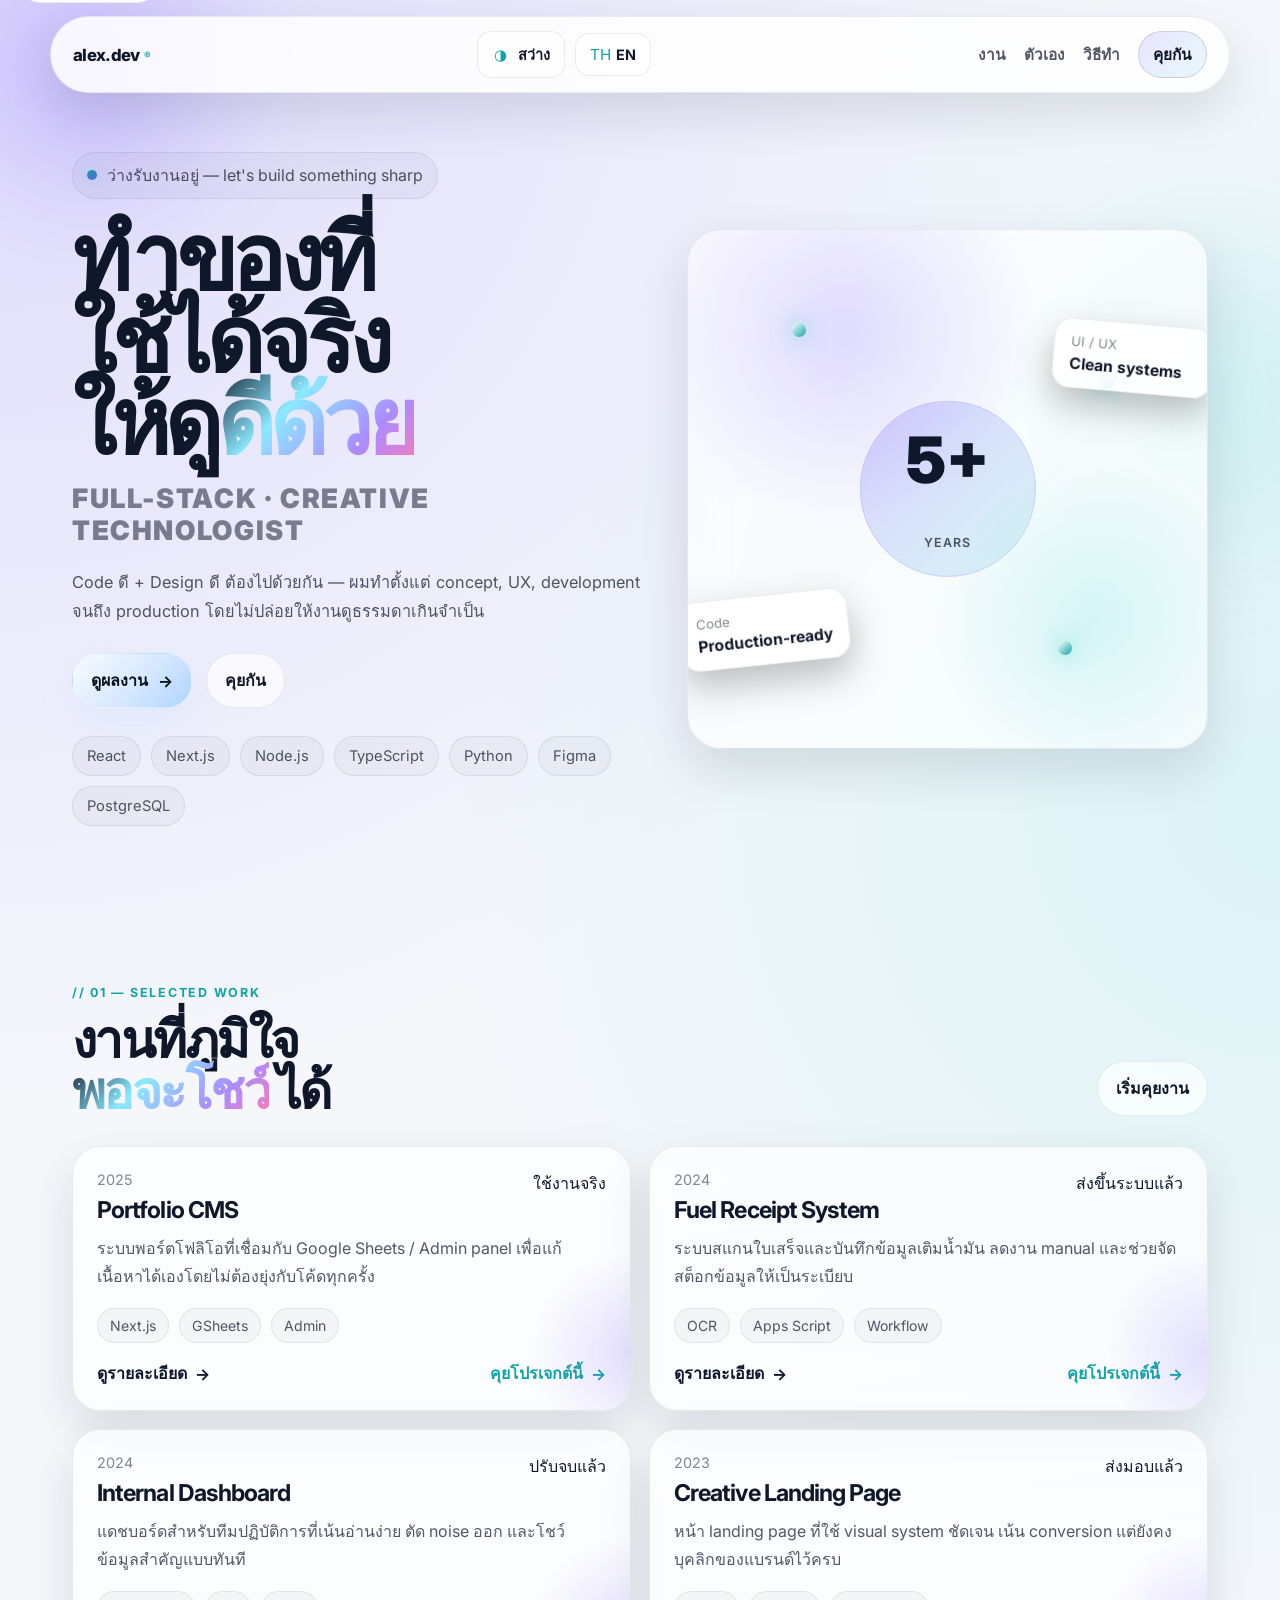
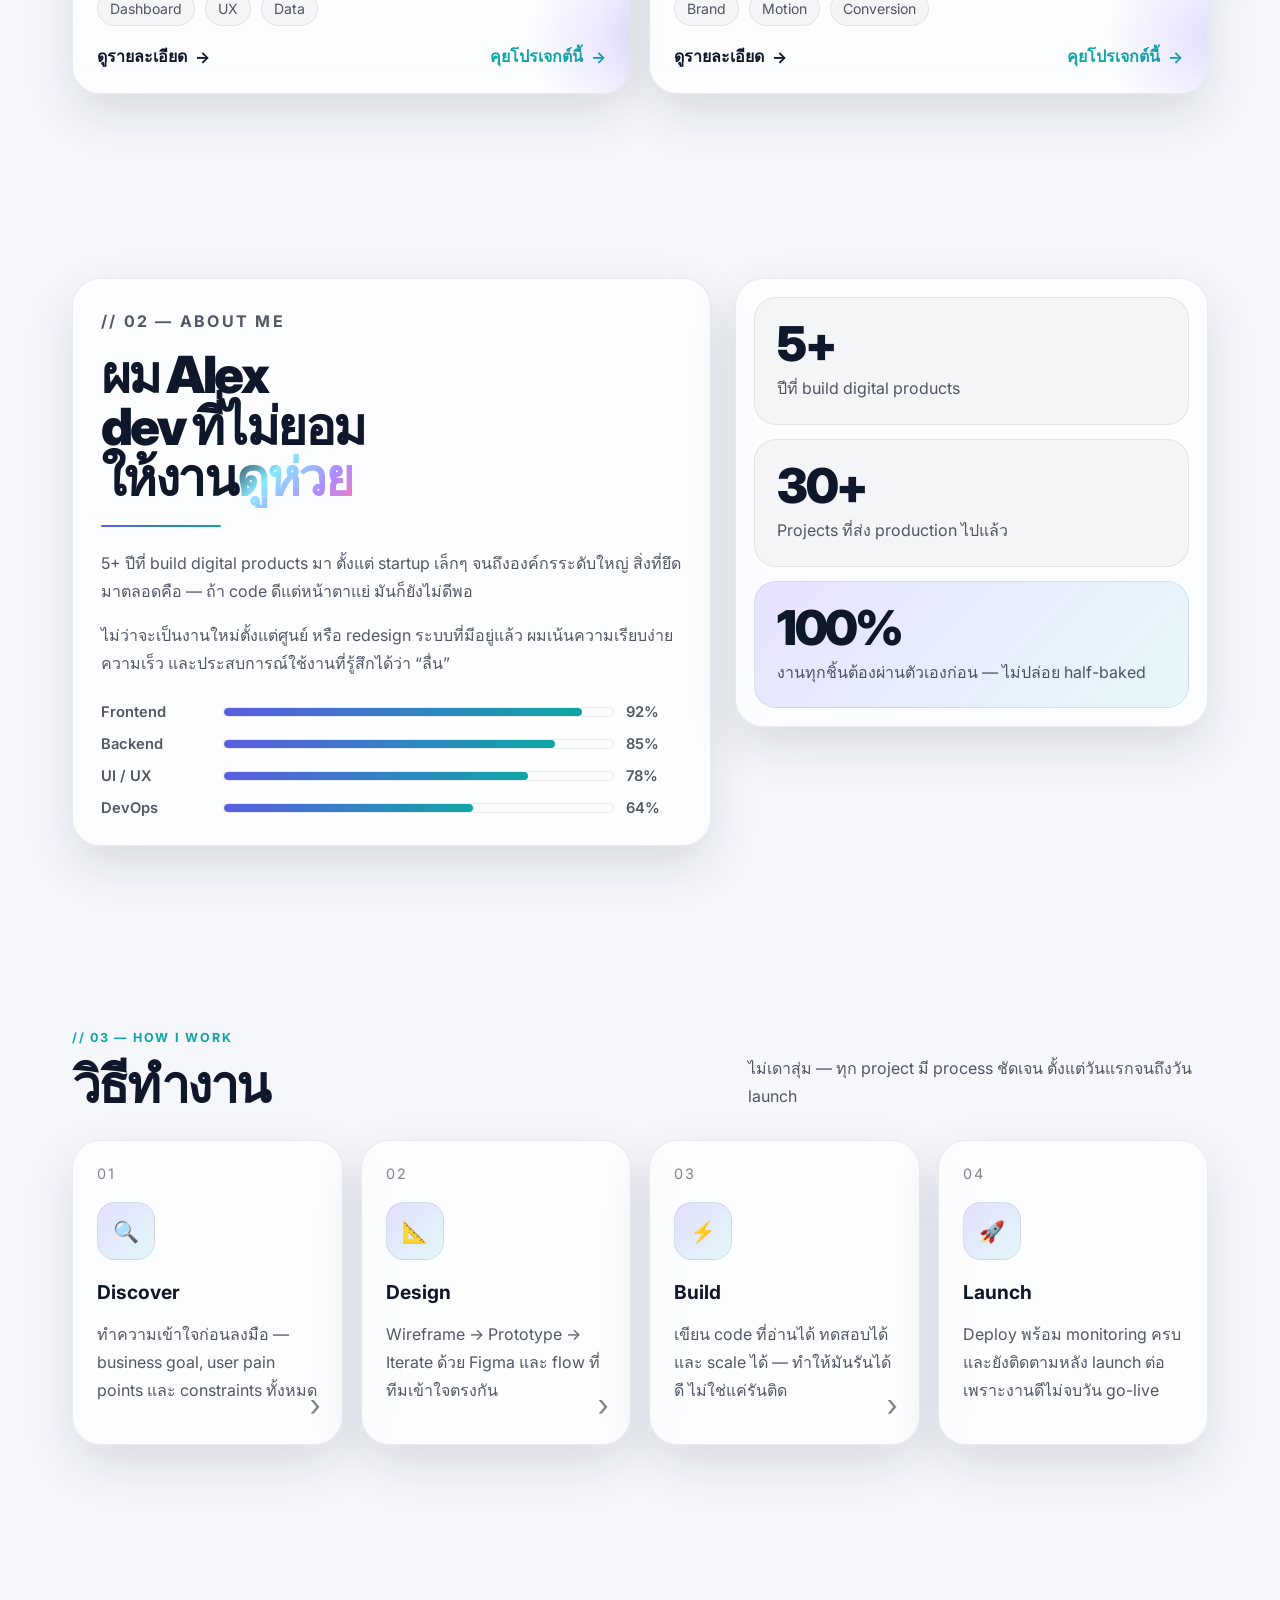
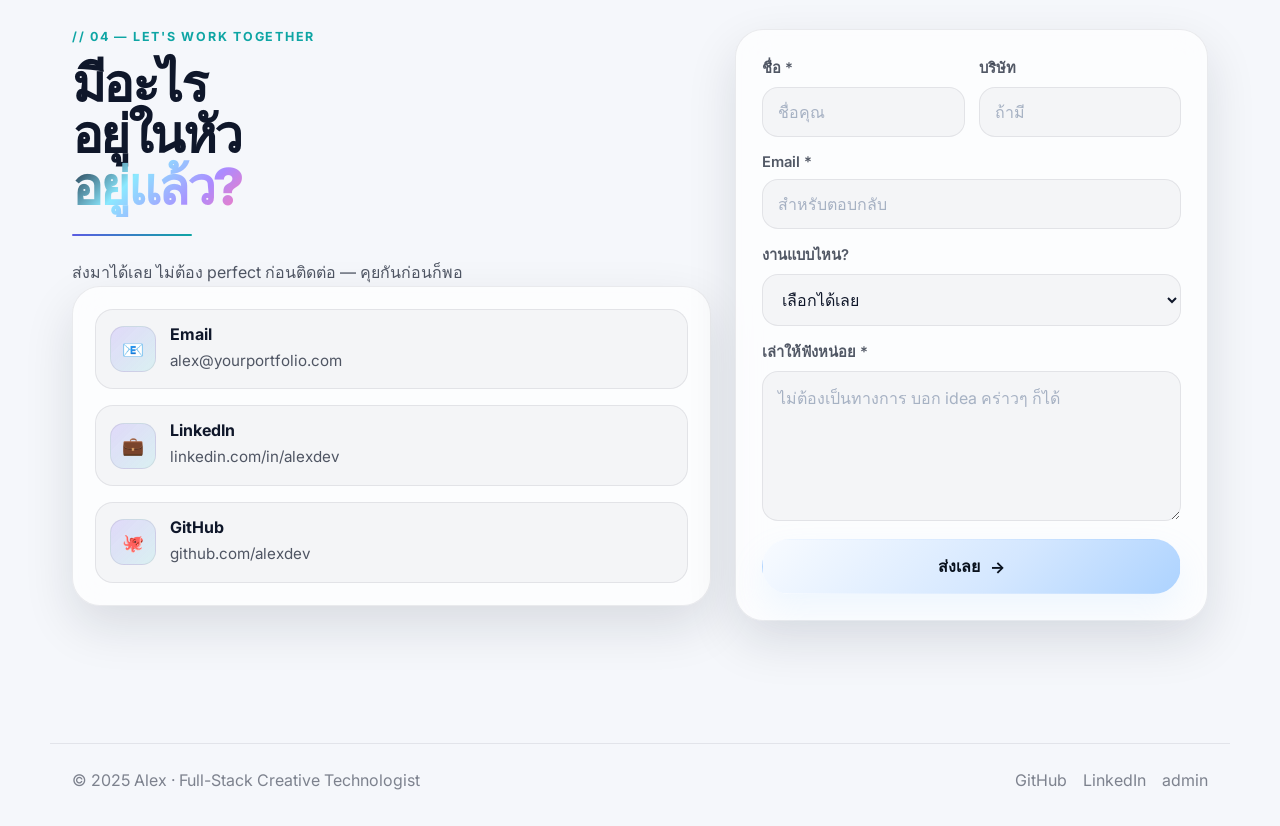
==== commit a4022e9e: "Update index.html" ====
--- a/index.html
+++ b/index.html
@@ -3,180 +3,216 @@
 <head>
   <meta charset="UTF-8" />
   <meta name="viewport" content="width=device-width, initial-scale=1.0" />
-  <meta name="description" content="Portfolio — Full-Stack Developer" />
-  <title>Jedi.dev — Full-Stack Developer</title>
-
+  <meta name="description" content="Portfolio — Full-Stack Creative Technologist" />
+  <title>Alex.dev — Full-Stack Creative Technologist</title>
   <link rel="preconnect" href="https://fonts.googleapis.com">
   <link rel="preconnect" href="https://fonts.gstatic.com" crossorigin>
   <link href="https://fonts.googleapis.com/css2?family=Inter:wght@400;500;600;700;800;900&display=swap" rel="stylesheet">
   <link rel="stylesheet" href="css/style.css" />
 </head>
-
 <body>
-
-<a class="skip-link" href="#content">ข้ามไปยังเนื้อหา</a>
-
-<div class="bg-orb orb-1"></div>
-<div class="bg-orb orb-2"></div>
-<div class="bg-grid"></div>
-
-<header class="site-header">
-  <nav class="nav">
-    <a href="#home" class="nav-logo">
-      jedi.dev<sup>®</sup>
-    </a>
-
-    <div class="nav-actions">
-      <button class="icon-btn" id="themeToggle">
-        <span>◐</span>
-        <span>ธีม</span>
-      </button>
-
-      <button class="icon-btn" id="langToggle">
-        <span>TH</span>
-        <span>EN</span>
-      </button>
+  <a class="skip-link" href="#content">ข้ามไปยังเนื้อหา</a>
+
+  <div class="bg-orb orb-1"></div>
+  <div class="bg-orb orb-2"></div>
+  <div class="bg-grid"></div>
+
+  <header class="site-header">
+    <nav class="nav" id="mainNav" aria-label="Main navigation">
+      <a href="#home" class="nav-logo" aria-label="Alex.dev home">
+        alex.dev<sup>®</sup>
+      </a>
+
+      <div class="nav-actions">
+        <button class="icon-btn" id="themeToggle" type="button" aria-label="เปลี่ยนธีม" aria-pressed="false">
+          <span class="icon-btn-mark" aria-hidden="true">◐</span>
+          <span class="icon-btn-text" data-i18n="nav.theme">Dark</span>
+        </button>
+
+        <button class="icon-btn" id="langToggle" type="button" aria-label="เปลี่ยนภาษา">
+          <span class="icon-btn-mark" aria-hidden="true">TH</span>
+          <span class="icon-btn-text">EN</span>
+        </button>
+
+        <button class="nav-hamburger" id="navHam" type="button" aria-label="เปิดเมนู" aria-expanded="false">
+          <span></span><span></span><span></span>
+        </button>
+      </div>
+
+      <div class="nav-links" id="navLinks">
+        <a href="#work" data-i18n="nav.work">งาน</a>
+        <a href="#about" data-i18n="nav.about">ตัวเอง</a>
+        <a href="#process" data-i18n="nav.process">วิธีทำ</a>
+        <a href="#contact" class="nav-cta" data-i18n="nav.contact">คุยกัน</a>
+      </div>
+    </nav>
+  </header>
+
+  <main id="content">
+    <section class="hero" id="home">
+      <div class="hero-copy">
+        <div class="hero-badge reveal">
+          <span class="badge-dot"></span>
+          <span data-i18n="hero.badge">ว่างรับงานอยู่ — let's build something sharp</span>
+        </div>
+
+        <h1 class="hero-title reveal" data-i18n-html="hero.title"></h1>
+
+        <p class="hero-desc reveal" data-i18n="hero.desc"></p>
+
+        <div class="hero-actions reveal">
+          <a href="#work" class="btn btn-primary">
+            <span data-i18n="hero.ctaPrimary">ดูผลงาน</span>
+            <span aria-hidden="true">→</span>
+          </a>
+          <a href="#contact" class="btn btn-secondary" data-i18n="hero.ctaSecondary">คุยกัน</a>
+        </div>
+
+        <div class="hero-stack reveal" id="heroStack"></div>
+      </div>
+
+      <div class="hero-visual reveal" aria-hidden="true">
+        <div class="hero-visual-card">
+          <div class="visual-ring ring-1"></div>
+          <div class="visual-ring ring-2"></div>
+          <div class="visual-ring ring-3"></div>
+
+          <div class="visual-center">
+            <span class="visual-center-num">5+</span>
+            <span class="visual-center-lbl" data-i18n="hero.centerLabel">Years</span>
+          </div>
+
+          <div class="visual-dot dot-1"></div>
+          <div class="visual-dot dot-2"></div>
+          <div class="visual-dot dot-3"></div>
+
+          <div class="floating-card card-a">
+            <span data-i18n="hero.cardA.label">UI / UX</span>
+            <strong data-i18n="hero.cardA.value">Clean systems</strong>
+          </div>
+          <div class="floating-card card-b">
+            <span data-i18n="hero.cardB.label">Code</span>
+            <strong data-i18n="hero.cardB.value">Production-ready</strong>
+          </div>
+        </div>
+      </div>
+    </section>
+
+    <section class="section" id="work">
+      <div class="section-head reveal">
+        <div>
+          <p class="eyebrow" data-i18n="work.eyebrow">// 01 — selected work</p>
+          <h2 class="section-title" data-i18n-html="work.title"></h2>
+        </div>
+        <a href="#contact" class="btn btn-secondary" data-i18n="work.cta">เริ่มคุยงาน</a>
+      </div>
+
+      <div class="projects-grid" id="projectsGrid"></div>
+    </section>
+
+    <section class="section section-alt" id="about">
+      <div class="about-grid">
+        <div class="panel about-body">
+          <p class="eyebrow reveal" data-i18n="about.eyebrow">// 02 — about me</p>
+          <h2 class="section-title reveal" data-i18n-html="about.title"></h2>
+
+          <div class="section-divider reveal"></div>
+
+          <div class="reveal reveal-delay-1">
+            <p data-i18n="about.p1"></p>
+            <p data-i18n="about.p2"></p>
+          </div>
+
+          <div class="skills reveal reveal-delay-2" id="skillsList"></div>
+        </div>
+
+        <div class="panel about-stats reveal reveal-delay-2">
+          <div class="stat-block">
+            <div class="stat-num">5+</div>
+            <div class="stat-label" data-i18n="about.stat1">ปีที่ build digital products</div>
+          </div>
+          <div class="stat-block">
+            <div class="stat-num">30+</div>
+            <div class="stat-label" data-i18n="about.stat2">Projects ที่ส่ง production ไปแล้ว</div>
+          </div>
+          <div class="stat-block wide">
+            <div class="stat-num">100%</div>
+            <div class="stat-label" data-i18n="about.stat3">งานทุกชิ้นต้องผ่านตัวเองก่อน — ไม่ปล่อย half-baked</div>
+          </div>
+        </div>
+      </div>
+    </section>
+
+    <section class="section" id="process">
+      <div class="section-head">
+        <div>
+          <p class="eyebrow reveal" data-i18n="process.eyebrow">// 03 — how i work</p>
+          <h2 class="section-title reveal" data-i18n="process.title">วิธีทำงาน</h2>
+        </div>
+        <p class="section-sub reveal" data-i18n="process.sub"></p>
+      </div>
+
+      <div class="process-grid reveal" id="processGrid"></div>
+    </section>
+
+    <section class="section section-alt" id="contact">
+      <div class="contact-grid">
+        <div>
+          <p class="eyebrow reveal" data-i18n="contact.eyebrow">// 04 — let's work together</p>
+          <h2 class="section-title reveal" data-i18n-html="contact.title"></h2>
+          <div class="section-divider reveal"></div>
+          <p class="section-sub reveal" data-i18n="contact.sub"></p>
+
+          <div class="contact-info reveal reveal-delay-1" id="contactInfo"></div>
+        </div>
+
+        <form class="panel contact-form reveal reveal-delay-1" id="contactForm" novalidate>
+          <div class="form-row">
+            <div class="form-group">
+              <label class="form-label" for="cf-name" data-i18n="form.name">ชื่อ *</label>
+              <input class="form-input" id="cf-name" type="text" placeholder="" required data-i18n-placeholder="form.namePh">
+            </div>
+            <div class="form-group">
+              <label class="form-label" for="cf-company" data-i18n="form.company">บริษัท</label>
+              <input class="form-input" id="cf-company" type="text" placeholder="" data-i18n-placeholder="form.companyPh">
+            </div>
+          </div>
+
+          <div class="form-group">
+            <label class="form-label" for="cf-email" data-i18n="form.email">Email *</label>
+            <input class="form-input" id="cf-email" type="email" placeholder="" required data-i18n-placeholder="form.emailPh">
+          </div>
+
+          <div class="form-group">
+            <label class="form-label" for="cf-type" data-i18n="form.type">งานแบบไหน?</label>
+            <select class="form-select" id="cf-type"></select>
+          </div>
+
+          <div class="form-group">
+            <label class="form-label" for="cf-message" data-i18n="form.message">เล่าให้ฟังหน่อย *</label>
+            <textarea class="form-textarea" id="cf-message" placeholder="" required data-i18n-placeholder="form.messagePh"></textarea>
+          </div>
+
+          <div class="form-alert" id="formAlert" role="status" aria-live="polite"></div>
+
+          <button type="submit" class="btn btn-primary form-submit">
+            <span data-i18n="form.submit">ส่งเลย</span>
+            <span aria-hidden="true">→</span>
+          </button>
+        </form>
+      </div>
+    </section>
+  </main>
+
+  <footer class="footer">
+    <span data-i18n="footer.copy">© 2025 Alex · Full-Stack Creative Technologist</span>
+    <div class="footer-links">
+      <a id="footerGitHub" href="https://github.com/" target="_blank" rel="noreferrer" data-i18n="footer.github">GitHub</a>
+      <a id="footerLinkedIn" href="https://www.linkedin.com/" target="_blank" rel="noreferrer" data-i18n="footer.linkedin">LinkedIn</a>
+      <a href="admin.html" data-i18n="footer.admin">admin</a>
     </div>
-
-    <div class="nav-links">
-      <a href="#work">ผลงาน</a>
-      <a href="#about">เกี่ยวกับผม</a>
-      <a href="#process">ขั้นตอนการทำงาน</a>
-      <a href="#contact" class="nav-cta">ติดต่อ</a>
-    </div>
-  </nav>
-</header>
-
-<main id="content">
-
-<!-- HERO -->
-<section class="hero" id="home">
-  <div class="hero-copy">
-
-    <div class="hero-badge">
-      <span>พร้อมรับงานใหม่</span>
-    </div>
-
-    <h1 class="hero-title">
-      Jedi<br>
-      <em>Full-Stack Developer</em>
-    </h1>
-
-    <p class="hero-desc">
-      พัฒนาเว็บไซต์และระบบที่ใช้งานได้จริง เน้นความเร็ว ความเสถียร และประสบการณ์ผู้ใช้ที่ดี
-    </p>
-
-    <div class="hero-actions">
-      <a href="#work" class="btn btn-primary">ดูผลงาน →</a>
-      <a href="#contact" class="btn btn-secondary">ติดต่อผม</a>
-    </div>
-
-  </div>
-</section>
-
-<!-- WORK -->
-<section class="section" id="work">
-  <div class="section-head">
-    <div>
-      <p class="eyebrow">// 01 — ผลงาน</p>
-      <h2 class="section-title">โปรเจกต์ที่ผ่านมา</h2>
-    </div>
-  </div>
-
-  <!-- dynamic -->
-  <div class="projects-grid" id="projectsGrid">
-    <!-- backend จะ render ตรงนี้ -->
-  </div>
-</section>
-
-<!-- ABOUT -->
-<section class="section section-alt" id="about">
-  <div class="about-grid">
-
-    <div class="panel about-body">
-      <p class="eyebrow">// 02 — เกี่ยวกับผม</p>
-      <h2 class="section-title">ผมทำอะไรได้บ้าง</h2>
-
-      <div class="section-divider"></div>
-
-      <p>
-        ผมเป็น Full-Stack Developer ที่เน้นการสร้างระบบที่ใช้งานได้จริง ตั้งแต่ frontend ไปจนถึง backend
-      </p>
-
-      <p>
-        โฟกัสหลักคือ performance, usability และโค้ดที่สามารถนำไปต่อยอดได้ในอนาคต
-      </p>
-    </div>
-
-    <div class="panel about-stats">
-      <div class="stat-block">
-        <div class="stat-num">5+</div>
-        <div class="stat-label">ปีประสบการณ์</div>
-      </div>
-
-      <div class="stat-block">
-        <div class="stat-num">30+</div>
-        <div class="stat-label">โปรเจกต์ที่พัฒนา</div>
-      </div>
-
-      <div class="stat-block wide">
-        <div class="stat-num">100%</div>
-        <div class="stat-label">งานผ่านการตรวจสอบก่อนส่งมอบ</div>
-      </div>
-    </div>
-
-  </div>
-</section>
-
-<!-- PROCESS -->
-<section class="section" id="process">
-  <div class="section-head">
-    <div>
-      <p class="eyebrow">// 03 — ขั้นตอนการทำงาน</p>
-      <h2 class="section-title">Workflow</h2>
-    </div>
-  </div>
-
-  <div class="process-grid">
-    <div class="process-step">วิเคราะห์ความต้องการ</div>
-    <div class="process-step">ออกแบบระบบ</div>
-    <div class="process-step">พัฒนาและทดสอบ</div>
-    <div class="process-step">ส่งมอบงาน</div>
-  </div>
-</section>
-
-<!-- CONTACT -->
-<section class="section section-alt" id="contact">
-  <div class="contact-grid">
-
-    <div>
-      <p class="eyebrow">// 04 — ติดต่อ</p>
-      <h2 class="section-title">มาคุยโปรเจกต์กัน</h2>
-
-      <p class="section-sub">
-        หากคุณมีไอเดียหรือโปรเจกต์ที่ต้องการพัฒนา สามารถติดต่อได้โดยตรง
-      </p>
-    </div>
-
-    <form class="panel contact-form" id="contactForm">
-      <input class="form-input" id="cf-name" placeholder="ชื่อ" required>
-      <input class="form-input" id="cf-email" placeholder="อีเมล" required>
-      <textarea class="form-textarea" id="cf-message" placeholder="รายละเอียดงาน" required></textarea>
-
-      <div id="formAlert"></div>
-
-      <button class="btn btn-primary">ส่งข้อความ →</button>
-    </form>
-
-  </div>
-</section>
-
-</main>
-
-<footer class="footer">
-  <span>© 2026 Jedi — Full-Stack Developer</span>
-</footer>
-
-<script src="js/main.js"></script>
+  </footer>
+
+  <script src="js/main.js"></script>
 </body>
 </html>
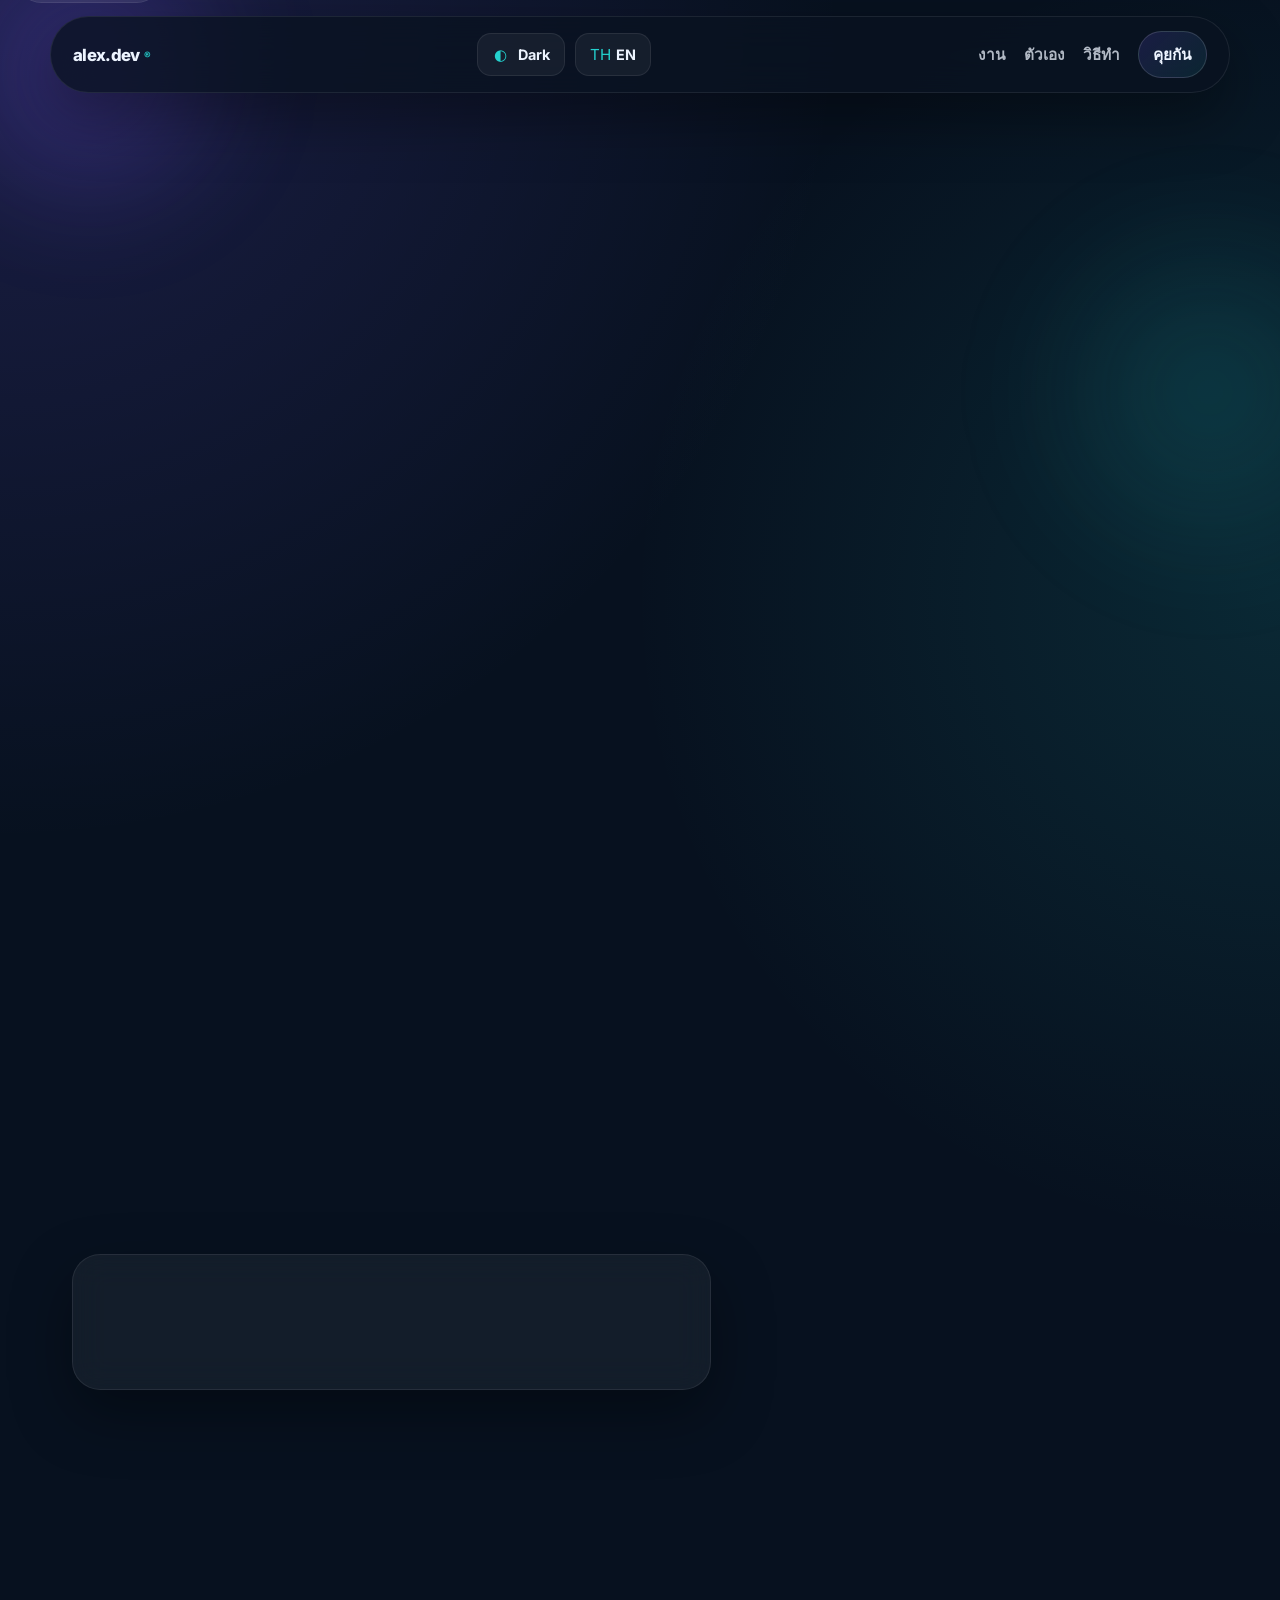
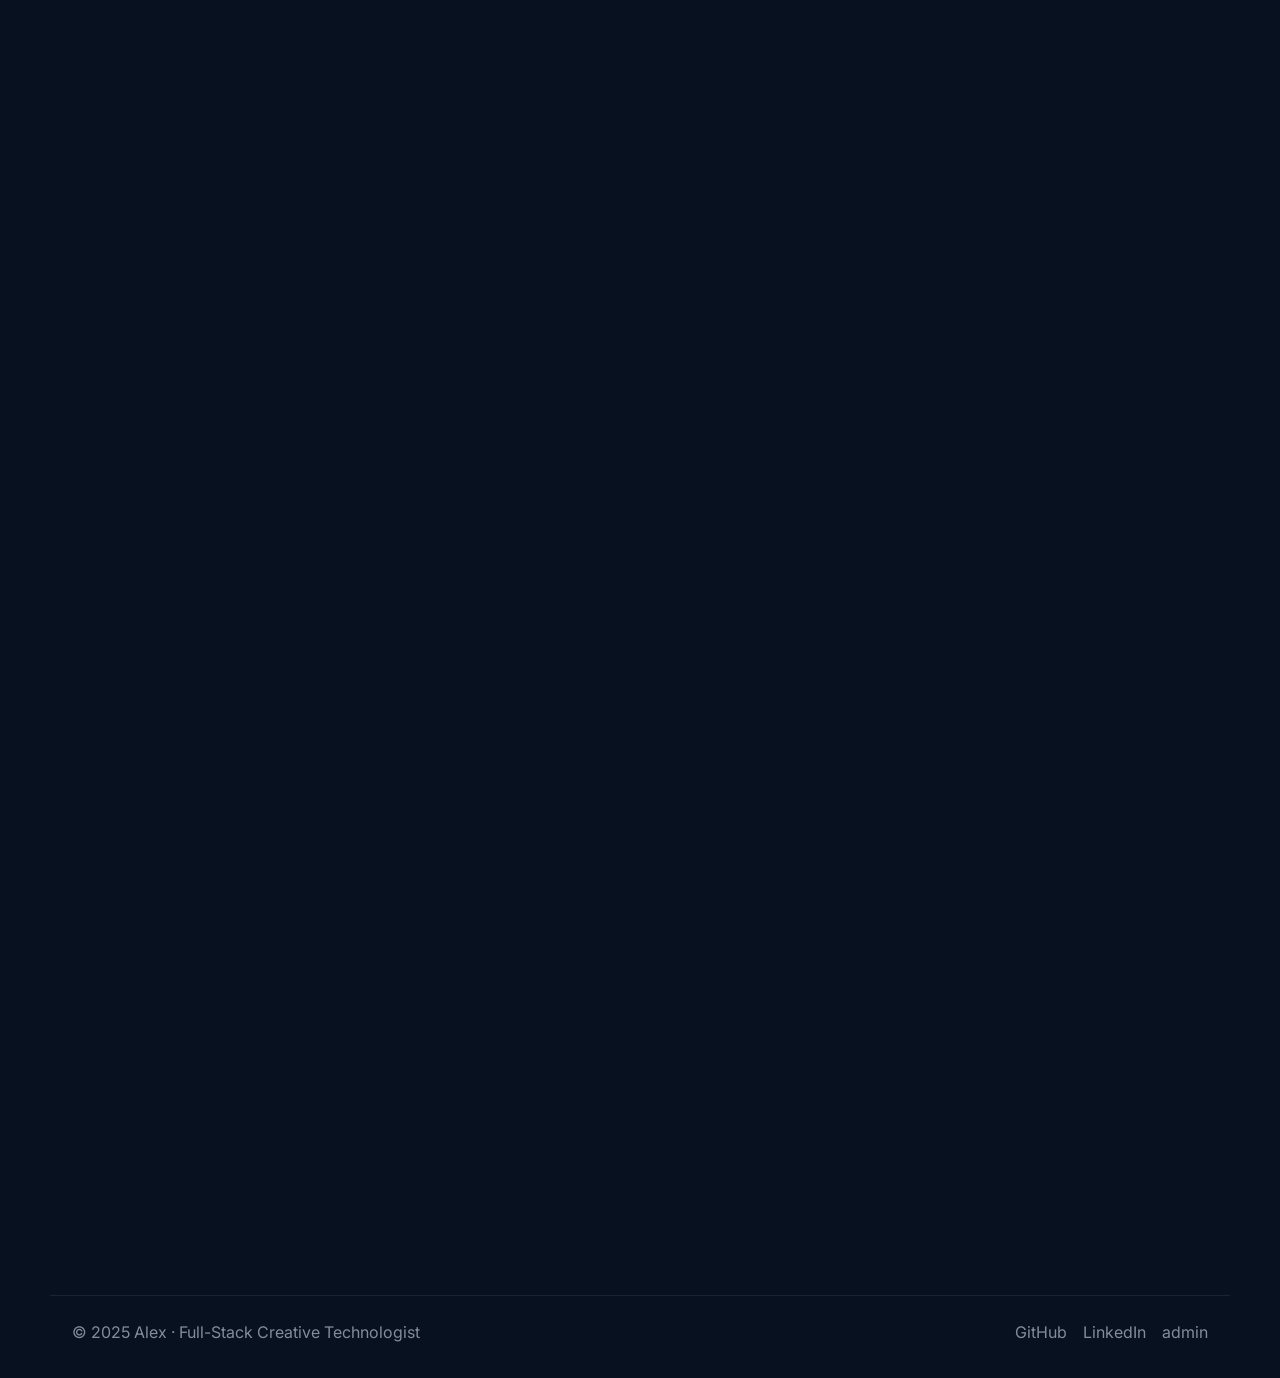
==== commit f6b31ca0: "Update index.html" ====
--- a/index.html
+++ b/index.html
@@ -209,7 +209,7 @@
     <div class="footer-links">
       <a id="footerGitHub" href="https://github.com/" target="_blank" rel="noreferrer" data-i18n="footer.github">GitHub</a>
       <a id="footerLinkedIn" href="https://www.linkedin.com/" target="_blank" rel="noreferrer" data-i18n="footer.linkedin">LinkedIn</a>
-      <a href="admin.html" data-i18n="footer.admin">admin</a>
+      <a href="#contact" data-i18n="footer.admin">admin</a>
     </div>
   </footer>
 
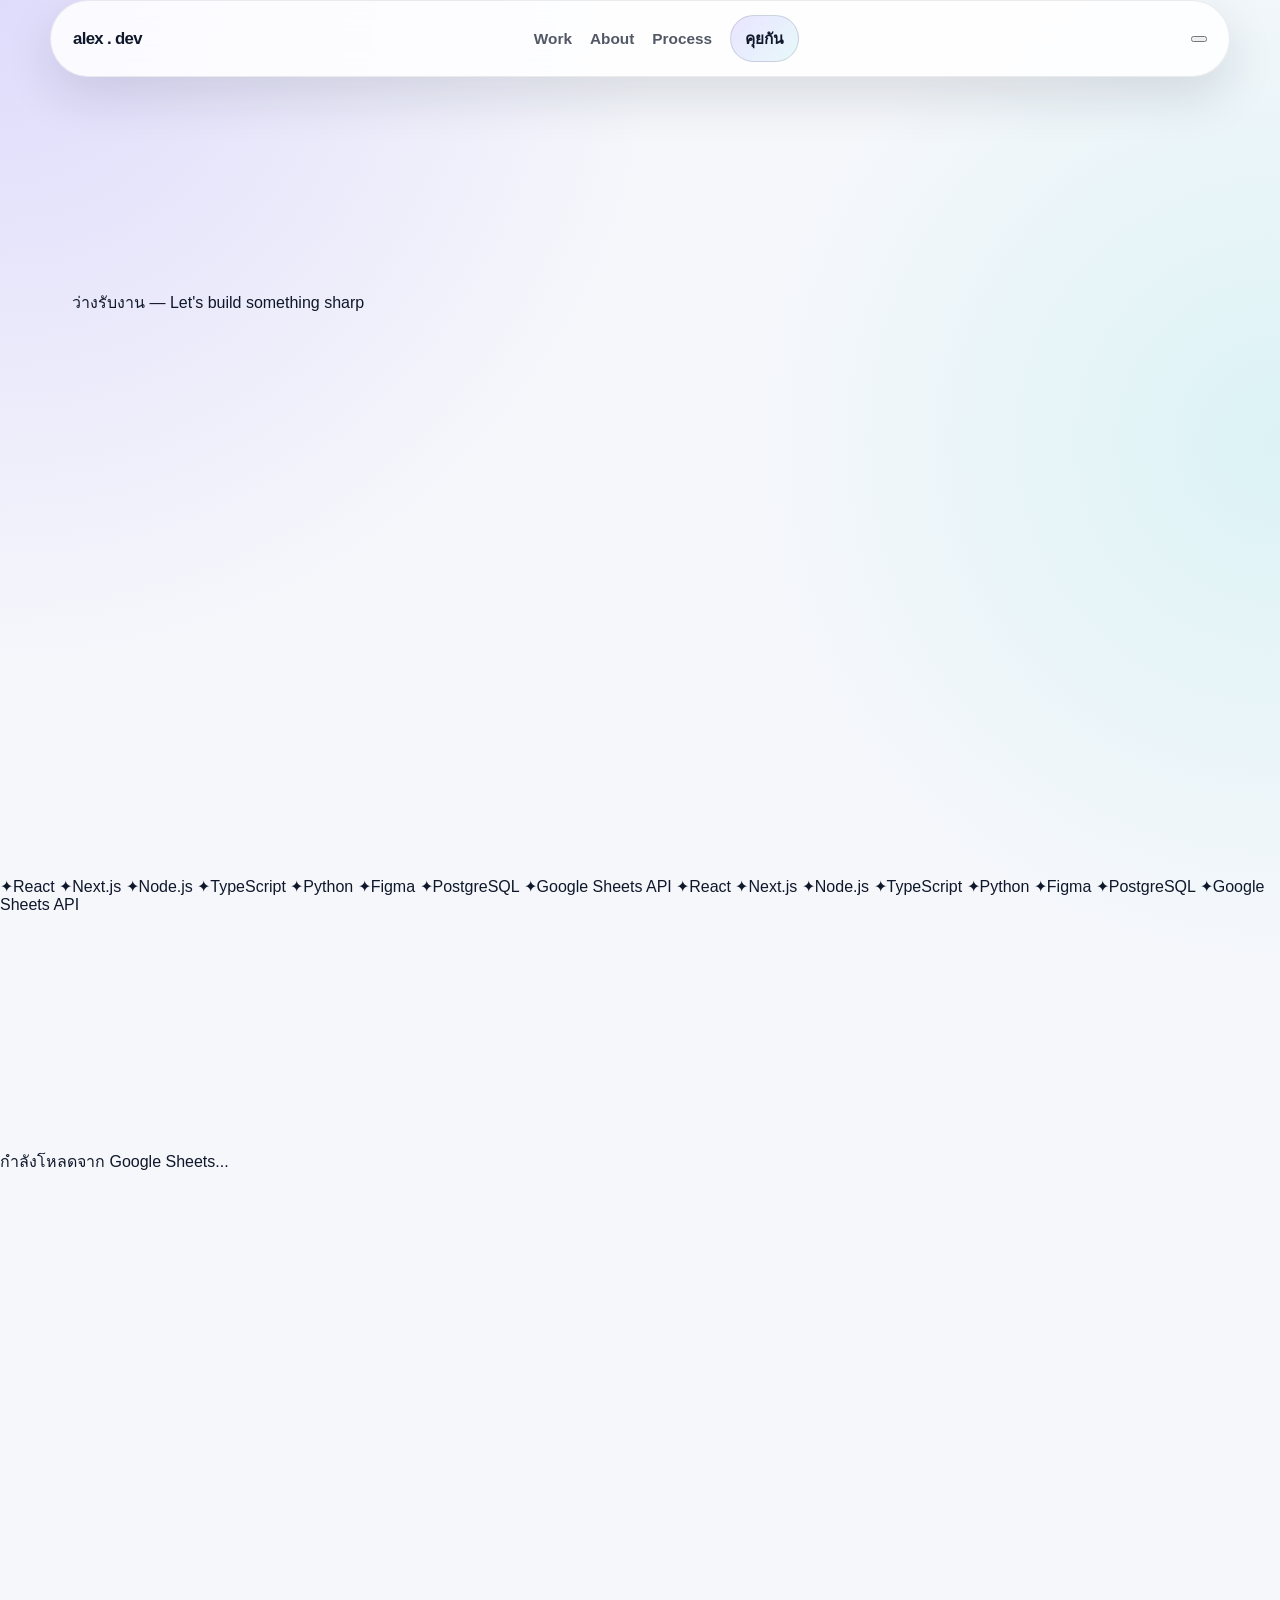
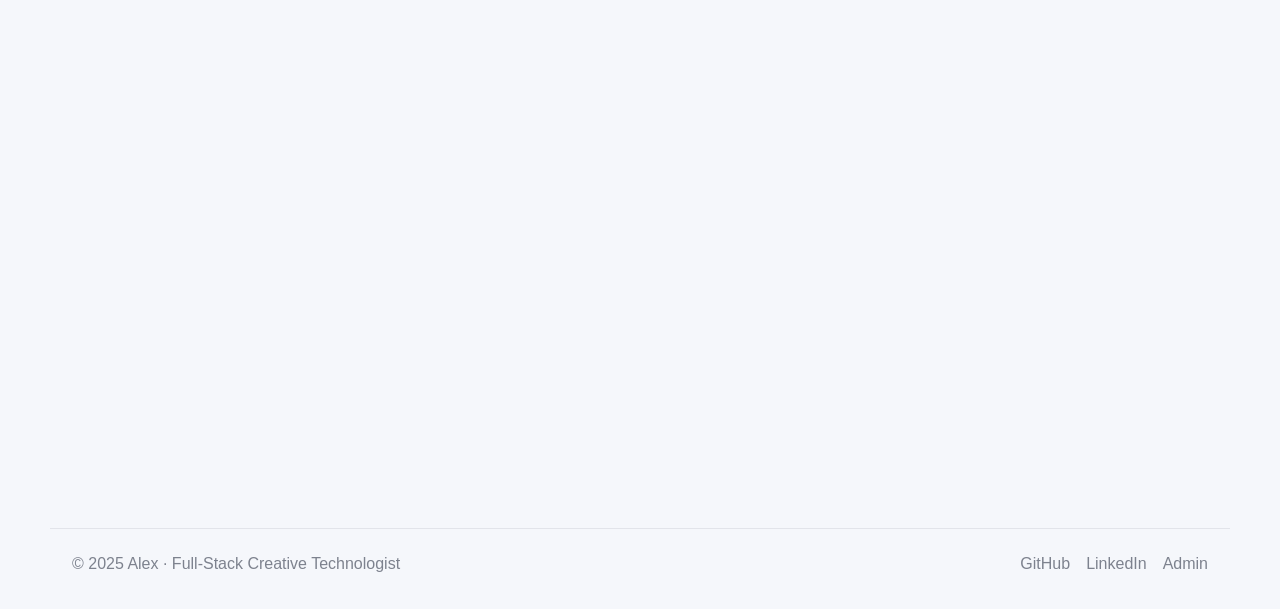
==== commit 04280754: "Update index.html" ====
--- a/index.html
+++ b/index.html
@@ -1,218 +1,252 @@
 <!DOCTYPE html>
-<html lang="th" data-theme="dark">
+<html lang="th">
 <head>
-  <meta charset="UTF-8" />
-  <meta name="viewport" content="width=device-width, initial-scale=1.0" />
-  <meta name="description" content="Portfolio — Full-Stack Creative Technologist" />
+  <meta charset="UTF-8"/>
+  <meta name="viewport" content="width=device-width, initial-scale=1.0"/>
+  <meta name="description" content="Full-Stack Creative Technologist — Code ดี Design ดี ต้องไปด้วยกัน"/>
   <title>Alex.dev — Full-Stack Creative Technologist</title>
-  <link rel="preconnect" href="https://fonts.googleapis.com">
-  <link rel="preconnect" href="https://fonts.gstatic.com" crossorigin>
-  <link href="https://fonts.googleapis.com/css2?family=Inter:wght@400;500;600;700;800;900&display=swap" rel="stylesheet">
-  <link rel="stylesheet" href="css/style.css" />
+  <link rel="preconnect" href="https://fonts.googleapis.com"/>
+  <link rel="preconnect" href="https://fonts.gstatic.com" crossorigin/>
+  <link href="https://fonts.googleapis.com/css2?family=Bebas+Neue&family=DM+Sans:ital,wght@0,300;0,400;0,500;1,300&family=JetBrains+Mono:wght@400;500&display=swap" rel="stylesheet"/>
+  <link rel="stylesheet" href="css/style.css"/>
 </head>
 <body>
-  <a class="skip-link" href="#content">ข้ามไปยังเนื้อหา</a>
-
-  <div class="bg-orb orb-1"></div>
-  <div class="bg-orb orb-2"></div>
-  <div class="bg-grid"></div>
-
-  <header class="site-header">
-    <nav class="nav" id="mainNav" aria-label="Main navigation">
-      <a href="#home" class="nav-logo" aria-label="Alex.dev home">
-        alex.dev<sup>®</sup>
-      </a>
-
-      <div class="nav-actions">
-        <button class="icon-btn" id="themeToggle" type="button" aria-label="เปลี่ยนธีม" aria-pressed="false">
-          <span class="icon-btn-mark" aria-hidden="true">◐</span>
-          <span class="icon-btn-text" data-i18n="nav.theme">Dark</span>
-        </button>
-
-        <button class="icon-btn" id="langToggle" type="button" aria-label="เปลี่ยนภาษา">
-          <span class="icon-btn-mark" aria-hidden="true">TH</span>
-          <span class="icon-btn-text">EN</span>
-        </button>
-
-        <button class="nav-hamburger" id="navHam" type="button" aria-label="เปิดเมนู" aria-expanded="false">
-          <span></span><span></span><span></span>
-        </button>
-      </div>
-
-      <div class="nav-links" id="navLinks">
-        <a href="#work" data-i18n="nav.work">งาน</a>
-        <a href="#about" data-i18n="nav.about">ตัวเอง</a>
-        <a href="#process" data-i18n="nav.process">วิธีทำ</a>
-        <a href="#contact" class="nav-cta" data-i18n="nav.contact">คุยกัน</a>
-      </div>
-    </nav>
-  </header>
-
-  <main id="content">
-    <section class="hero" id="home">
-      <div class="hero-copy">
-        <div class="hero-badge reveal">
-          <span class="badge-dot"></span>
-          <span data-i18n="hero.badge">ว่างรับงานอยู่ — let's build something sharp</span>
-        </div>
-
-        <h1 class="hero-title reveal" data-i18n-html="hero.title"></h1>
-
-        <p class="hero-desc reveal" data-i18n="hero.desc"></p>
-
-        <div class="hero-actions reveal">
-          <a href="#work" class="btn btn-primary">
-            <span data-i18n="hero.ctaPrimary">ดูผลงาน</span>
-            <span aria-hidden="true">→</span>
+
+<!-- NAV -->
+<div class="nav-wrap">
+  <nav class="nav">
+    <a href="#home" id="navLogo" class="nav-logo">alex<span>.</span>dev</a>
+    <div id="navLinks" class="nav-links">
+      <a href="#work">Work</a>
+      <a href="#about">About</a>
+      <a href="#process">Process</a>
+      <a href="#contact" class="nav-cta">คุยกัน</a>
+    </div>
+    <button id="navHam" class="nav-ham" aria-label="เปิดเมนู" aria-expanded="false">
+      <span></span><span></span><span></span>
+    </button>
+  </nav>
+</div>
+
+<!-- ─── HERO ──────────────────────────────────────── -->
+<section id="home" style="position:relative;z-index:1">
+  <div class="hero">
+
+    <div id="heroBadge" class="status-badge hero-eyebrow" id="heroAvail">
+      <span class="status-dot"></span>
+      <span>ว่างรับงาน — Let's build something sharp</span>
+    </div>
+
+    <h1 class="hero-title reveal" id="heroTitle">
+      ALEX<br>
+      <span class="stroke">CREATIVE</span><br>
+      <span class="accent">DEV</span>
+    </h1>
+
+    <div class="hero-sub-row">
+      <p class="hero-desc reveal reveal-d1">
+        Code ดี + Design ดี ต้องไปด้วยกัน — ผมทำตั้งแต่ concept, UX, development
+        จนถึง production โดยไม่ปล่อยให้งานดูธรรมดาเกินจำเป็น
+      </p>
+      <div class="hero-actions reveal reveal-d2">
+        <a href="#work" class="btn btn-yellow">ดูผลงาน →</a>
+        <a href="#contact" class="btn btn-outline">คุยกัน</a>
+      </div>
+    </div>
+  </div>
+</section>
+
+<!-- TICKER -->
+<div class="ticker-wrap">
+  <div class="ticker-inner" id="tickerInner">
+    <span class="ticker-item"><span class="sep">✦</span>React</span>
+    <span class="ticker-item"><span class="sep">✦</span>Next.js</span>
+    <span class="ticker-item"><span class="sep">✦</span>Node.js</span>
+    <span class="ticker-item"><span class="sep">✦</span>TypeScript</span>
+    <span class="ticker-item"><span class="sep">✦</span>Python</span>
+    <span class="ticker-item"><span class="sep">✦</span>Figma</span>
+    <span class="ticker-item"><span class="sep">✦</span>PostgreSQL</span>
+    <span class="ticker-item"><span class="sep">✦</span>Google Sheets API</span>
+    <span class="ticker-item"><span class="sep">✦</span>React</span>
+    <span class="ticker-item"><span class="sep">✦</span>Next.js</span>
+    <span class="ticker-item"><span class="sep">✦</span>Node.js</span>
+    <span class="ticker-item"><span class="sep">✦</span>TypeScript</span>
+    <span class="ticker-item"><span class="sep">✦</span>Python</span>
+    <span class="ticker-item"><span class="sep">✦</span>Figma</span>
+    <span class="ticker-item"><span class="sep">✦</span>PostgreSQL</span>
+    <span class="ticker-item"><span class="sep">✦</span>Google Sheets API</span>
+  </div>
+</div>
+
+<!-- ─── WORK ───────────────────────────────────────── -->
+<section id="work">
+  <div class="container">
+    <div class="work-header">
+      <div>
+        <p class="section-label reveal">// 01 — Selected work</p>
+        <h2 class="section-title reveal reveal-d1">งานที่<br><em>โชว์</em>ได้</h2>
+      </div>
+      <div style="display:flex;flex-direction:column;align-items:flex-end;gap:10px">
+        <span class="gs-badge reveal reveal-d2">
+          <span class="gs-dot"></span>Live from Google Sheets
+        </span>
+        <a href="#contact" class="btn btn-outline btn-sm reveal reveal-d2">เริ่มคุยงาน →</a>
+      </div>
+    </div>
+
+    <div id="projectsList" class="projects-list">
+      <div class="loading-row">
+        <div class="spinner"></div>
+        <span>กำลังโหลดจาก Google Sheets...</span>
+      </div>
+    </div>
+  </div>
+</section>
+
+<!-- ─── ABOUT ──────────────────────────────────────── -->
+<section id="about">
+  <div class="container">
+    <p class="section-label reveal">// 02 — About me</p>
+    <div class="about-grid">
+
+      <!-- Numbers -->
+      <div class="about-numbers reveal">
+        <div class="num-block">
+          <div class="num-big">5+</div>
+          <div class="num-label">ปีที่ build<br>digital products</div>
+        </div>
+        <div class="num-block">
+          <div class="num-big">30+</div>
+          <div class="num-label">Projects ที่ส่ง<br>production</div>
+        </div>
+        <div class="num-block" style="grid-column:span 2">
+          <div class="num-big" style="font-size:3.8rem">100%</div>
+          <div class="num-label">งานทุกชิ้นต้องผ่านตัวเองก่อน — ไม่ปล่อย half-baked ออกไป</div>
+        </div>
+      </div>
+
+      <!-- Text + skills -->
+      <div class="about-text">
+        <h2 class="section-title reveal">ผม Alex<br>dev ที่ไม่ยอม<br>ให้งาน<em>ดูห่วย</em></h2>
+        <div class="about-body reveal reveal-d1">
+          <p>5+ ปีที่ build digital products มา ตั้งแต่ startup เล็กๆ จนถึงองค์กรระดับใหญ่ สิ่งที่ยึดมาตลอดคือ — ถ้า code ดีแต่หน้าตาแย่ มันก็ยังไม่ดีพอ</p>
+          <p>ไม่ว่าจะเป็นงานใหม่ตั้งแต่ศูนย์ หรือ redesign ระบบที่มีอยู่แล้ว ผมเน้นความเรียบง่าย ความเร็ว และประสบการณ์ใช้งานที่รู้สึกได้ว่า "ลื่น"</p>
+        </div>
+        <div class="skills-wrap" id="skillsWrap">
+          <!-- rendered by JS -->
+        </div>
+      </div>
+    </div>
+  </div>
+</section>
+
+<!-- ─── PROCESS ─────────────────────────────────────── -->
+<section id="process">
+  <div class="container">
+    <p class="section-label reveal">// 03 — How I work</p>
+    <h2 class="section-title reveal reveal-d1">วิธีทำงาน</h2>
+    <div class="process-grid" id="processGrid">
+      <!-- rendered by JS -->
+    </div>
+  </div>
+</section>
+
+<!-- ─── CONTACT ─────────────────────────────────────── -->
+<section id="contact">
+  <div class="container">
+    <div class="contact-grid">
+
+      <div class="contact-left">
+        <p class="section-label reveal">// 04 — Let's work together</p>
+        <h2 class="section-title reveal reveal-d1">มีอะไร<br>อยู่ใน<em>หัว?</em></h2>
+        <p class="contact-subtext reveal reveal-d2">ส่งมาได้เลย ไม่ต้อง perfect ก่อนติดต่อ — คุยกันก่อนก็พอ</p>
+
+        <div class="contact-info-list reveal reveal-d2">
+          <a class="cinfo-row" href="mailto:alex@portfolio.dev" data-email="alex@portfolio.dev">
+            <div class="cinfo-icon">📧</div>
+            <div>
+              <div class="cinfo-label">Email</div>
+              <div class="cinfo-val" data-email="alex@portfolio.dev">alex@portfolio.dev</div>
+            </div>
           </a>
-          <a href="#contact" class="btn btn-secondary" data-i18n="hero.ctaSecondary">คุยกัน</a>
-        </div>
-
-        <div class="hero-stack reveal" id="heroStack"></div>
-      </div>
-
-      <div class="hero-visual reveal" aria-hidden="true">
-        <div class="hero-visual-card">
-          <div class="visual-ring ring-1"></div>
-          <div class="visual-ring ring-2"></div>
-          <div class="visual-ring ring-3"></div>
-
-          <div class="visual-center">
-            <span class="visual-center-num">5+</span>
-            <span class="visual-center-lbl" data-i18n="hero.centerLabel">Years</span>
-          </div>
-
-          <div class="visual-dot dot-1"></div>
-          <div class="visual-dot dot-2"></div>
-          <div class="visual-dot dot-3"></div>
-
-          <div class="floating-card card-a">
-            <span data-i18n="hero.cardA.label">UI / UX</span>
-            <strong data-i18n="hero.cardA.value">Clean systems</strong>
-          </div>
-          <div class="floating-card card-b">
-            <span data-i18n="hero.cardB.label">Code</span>
-            <strong data-i18n="hero.cardB.value">Production-ready</strong>
-          </div>
-        </div>
-      </div>
-    </section>
-
-    <section class="section" id="work">
-      <div class="section-head reveal">
-        <div>
-          <p class="eyebrow" data-i18n="work.eyebrow">// 01 — selected work</p>
-          <h2 class="section-title" data-i18n-html="work.title"></h2>
-        </div>
-        <a href="#contact" class="btn btn-secondary" data-i18n="work.cta">เริ่มคุยงาน</a>
-      </div>
-
-      <div class="projects-grid" id="projectsGrid"></div>
-    </section>
-
-    <section class="section section-alt" id="about">
-      <div class="about-grid">
-        <div class="panel about-body">
-          <p class="eyebrow reveal" data-i18n="about.eyebrow">// 02 — about me</p>
-          <h2 class="section-title reveal" data-i18n-html="about.title"></h2>
-
-          <div class="section-divider reveal"></div>
-
-          <div class="reveal reveal-delay-1">
-            <p data-i18n="about.p1"></p>
-            <p data-i18n="about.p2"></p>
-          </div>
-
-          <div class="skills reveal reveal-delay-2" id="skillsList"></div>
-        </div>
-
-        <div class="panel about-stats reveal reveal-delay-2">
-          <div class="stat-block">
-            <div class="stat-num">5+</div>
-            <div class="stat-label" data-i18n="about.stat1">ปีที่ build digital products</div>
-          </div>
-          <div class="stat-block">
-            <div class="stat-num">30+</div>
-            <div class="stat-label" data-i18n="about.stat2">Projects ที่ส่ง production ไปแล้ว</div>
-          </div>
-          <div class="stat-block wide">
-            <div class="stat-num">100%</div>
-            <div class="stat-label" data-i18n="about.stat3">งานทุกชิ้นต้องผ่านตัวเองก่อน — ไม่ปล่อย half-baked</div>
-          </div>
-        </div>
-      </div>
-    </section>
-
-    <section class="section" id="process">
-      <div class="section-head">
-        <div>
-          <p class="eyebrow reveal" data-i18n="process.eyebrow">// 03 — how i work</p>
-          <h2 class="section-title reveal" data-i18n="process.title">วิธีทำงาน</h2>
-        </div>
-        <p class="section-sub reveal" data-i18n="process.sub"></p>
-      </div>
-
-      <div class="process-grid reveal" id="processGrid"></div>
-    </section>
-
-    <section class="section section-alt" id="contact">
-      <div class="contact-grid">
-        <div>
-          <p class="eyebrow reveal" data-i18n="contact.eyebrow">// 04 — let's work together</p>
-          <h2 class="section-title reveal" data-i18n-html="contact.title"></h2>
-          <div class="section-divider reveal"></div>
-          <p class="section-sub reveal" data-i18n="contact.sub"></p>
-
-          <div class="contact-info reveal reveal-delay-1" id="contactInfo"></div>
-        </div>
-
-        <form class="panel contact-form reveal reveal-delay-1" id="contactForm" novalidate>
-          <div class="form-row">
-            <div class="form-group">
-              <label class="form-label" for="cf-name" data-i18n="form.name">ชื่อ *</label>
-              <input class="form-input" id="cf-name" type="text" placeholder="" required data-i18n-placeholder="form.namePh">
-            </div>
-            <div class="form-group">
-              <label class="form-label" for="cf-company" data-i18n="form.company">บริษัท</label>
-              <input class="form-input" id="cf-company" type="text" placeholder="" data-i18n-placeholder="form.companyPh">
-            </div>
-          </div>
-
-          <div class="form-group">
-            <label class="form-label" for="cf-email" data-i18n="form.email">Email *</label>
-            <input class="form-input" id="cf-email" type="email" placeholder="" required data-i18n-placeholder="form.emailPh">
-          </div>
-
-          <div class="form-group">
-            <label class="form-label" for="cf-type" data-i18n="form.type">งานแบบไหน?</label>
-            <select class="form-select" id="cf-type"></select>
-          </div>
-
-          <div class="form-group">
-            <label class="form-label" for="cf-message" data-i18n="form.message">เล่าให้ฟังหน่อย *</label>
-            <textarea class="form-textarea" id="cf-message" placeholder="" required data-i18n-placeholder="form.messagePh"></textarea>
-          </div>
-
-          <div class="form-alert" id="formAlert" role="status" aria-live="polite"></div>
-
-          <button type="submit" class="btn btn-primary form-submit">
-            <span data-i18n="form.submit">ส่งเลย</span>
-            <span aria-hidden="true">→</span>
-          </button>
+          <a class="cinfo-row" href="https://github.com/" target="_blank" rel="noreferrer" data-github="https://github.com/">
+            <div class="cinfo-icon">🐙</div>
+            <div>
+              <div class="cinfo-label">GitHub</div>
+              <div class="cinfo-val" data-github="">github.com/alexdev</div>
+            </div>
+          </a>
+          <a class="cinfo-row" href="https://linkedin.com/" target="_blank" rel="noreferrer" data-linkedin="https://linkedin.com/">
+            <div class="cinfo-icon">💼</div>
+            <div>
+              <div class="cinfo-label">LinkedIn</div>
+              <div class="cinfo-val" data-linkedin="">linkedin.com/in/alexdev</div>
+            </div>
+          </a>
+        </div>
+      </div>
+
+      <!-- FORM -->
+      <div class="reveal reveal-d2">
+        <form class="contact-form-wrap" id="contactForm" novalidate>
+          <div class="form-title">ส่งข้อความ</div>
+
+          <div class="frow">
+            <div class="fgroup">
+              <label for="cf-name">ชื่อ *</label>
+              <input id="cf-name" type="text" placeholder="ชื่อคุณ" required/>
+            </div>
+            <div class="fgroup">
+              <label for="cf-company">บริษัท</label>
+              <input id="cf-company" type="text" placeholder="ถ้ามี"/>
+            </div>
+          </div>
+
+          <div class="fgroup">
+            <label for="cf-email">Email *</label>
+            <input id="cf-email" type="email" placeholder="สำหรับตอบกลับ" required/>
+          </div>
+
+          <div class="fgroup">
+            <label for="cf-type">งานแบบไหน?</label>
+            <select id="cf-type">
+              <option value="">เลือกได้เลย</option>
+              <option>Web Application</option>
+              <option>Mobile App</option>
+              <option>UX / UI Design</option>
+              <option>Full-Stack Development</option>
+              <option>Consulting</option>
+              <option>อื่นๆ</option>
+            </select>
+          </div>
+
+          <div class="fgroup">
+            <label for="cf-message">เล่าให้ฟังหน่อย *</label>
+            <textarea id="cf-message" placeholder="ไม่ต้องเป็นทางการ บอก idea คร่าวๆ ก็ได้" required></textarea>
+          </div>
+
+          <div id="formAlert" class="form-alert"></div>
+
+          <div class="form-submit-row">
+            <button type="submit" class="btn btn-yellow">ส่งเลย →</button>
+            <span class="form-note">ตอบกลับภายใน 24 ชม.</span>
+          </div>
         </form>
       </div>
-    </section>
-  </main>
-
-  <footer class="footer">
-    <span data-i18n="footer.copy">© 2025 Alex · Full-Stack Creative Technologist</span>
-    <div class="footer-links">
-      <a id="footerGitHub" href="https://github.com/" target="_blank" rel="noreferrer" data-i18n="footer.github">GitHub</a>
-      <a id="footerLinkedIn" href="https://www.linkedin.com/" target="_blank" rel="noreferrer" data-i18n="footer.linkedin">LinkedIn</a>
-      <a href="#contact" data-i18n="footer.admin">admin</a>
-    </div>
-  </footer>
-
-  <script src="js/main.js"></script>
+    </div>
+  </div>
+</section>
+
+<!-- ─── FOOTER ──────────────────────────────────────── -->
+<footer class="footer">
+  <span class="footer-copy">© 2025 Alex · Full-Stack Creative Technologist</span>
+  <div class="footer-links">
+    <a id="ftGithub" href="https://github.com/" target="_blank" rel="noreferrer">GitHub</a>
+    <a id="ftLinkedin" href="https://linkedin.com/" target="_blank" rel="noreferrer">LinkedIn</a>
+    <a href="admin.html">Admin</a>
+  </div>
+</footer>
+
+<script src="js/main.js"></script>
 </body>
 </html>
